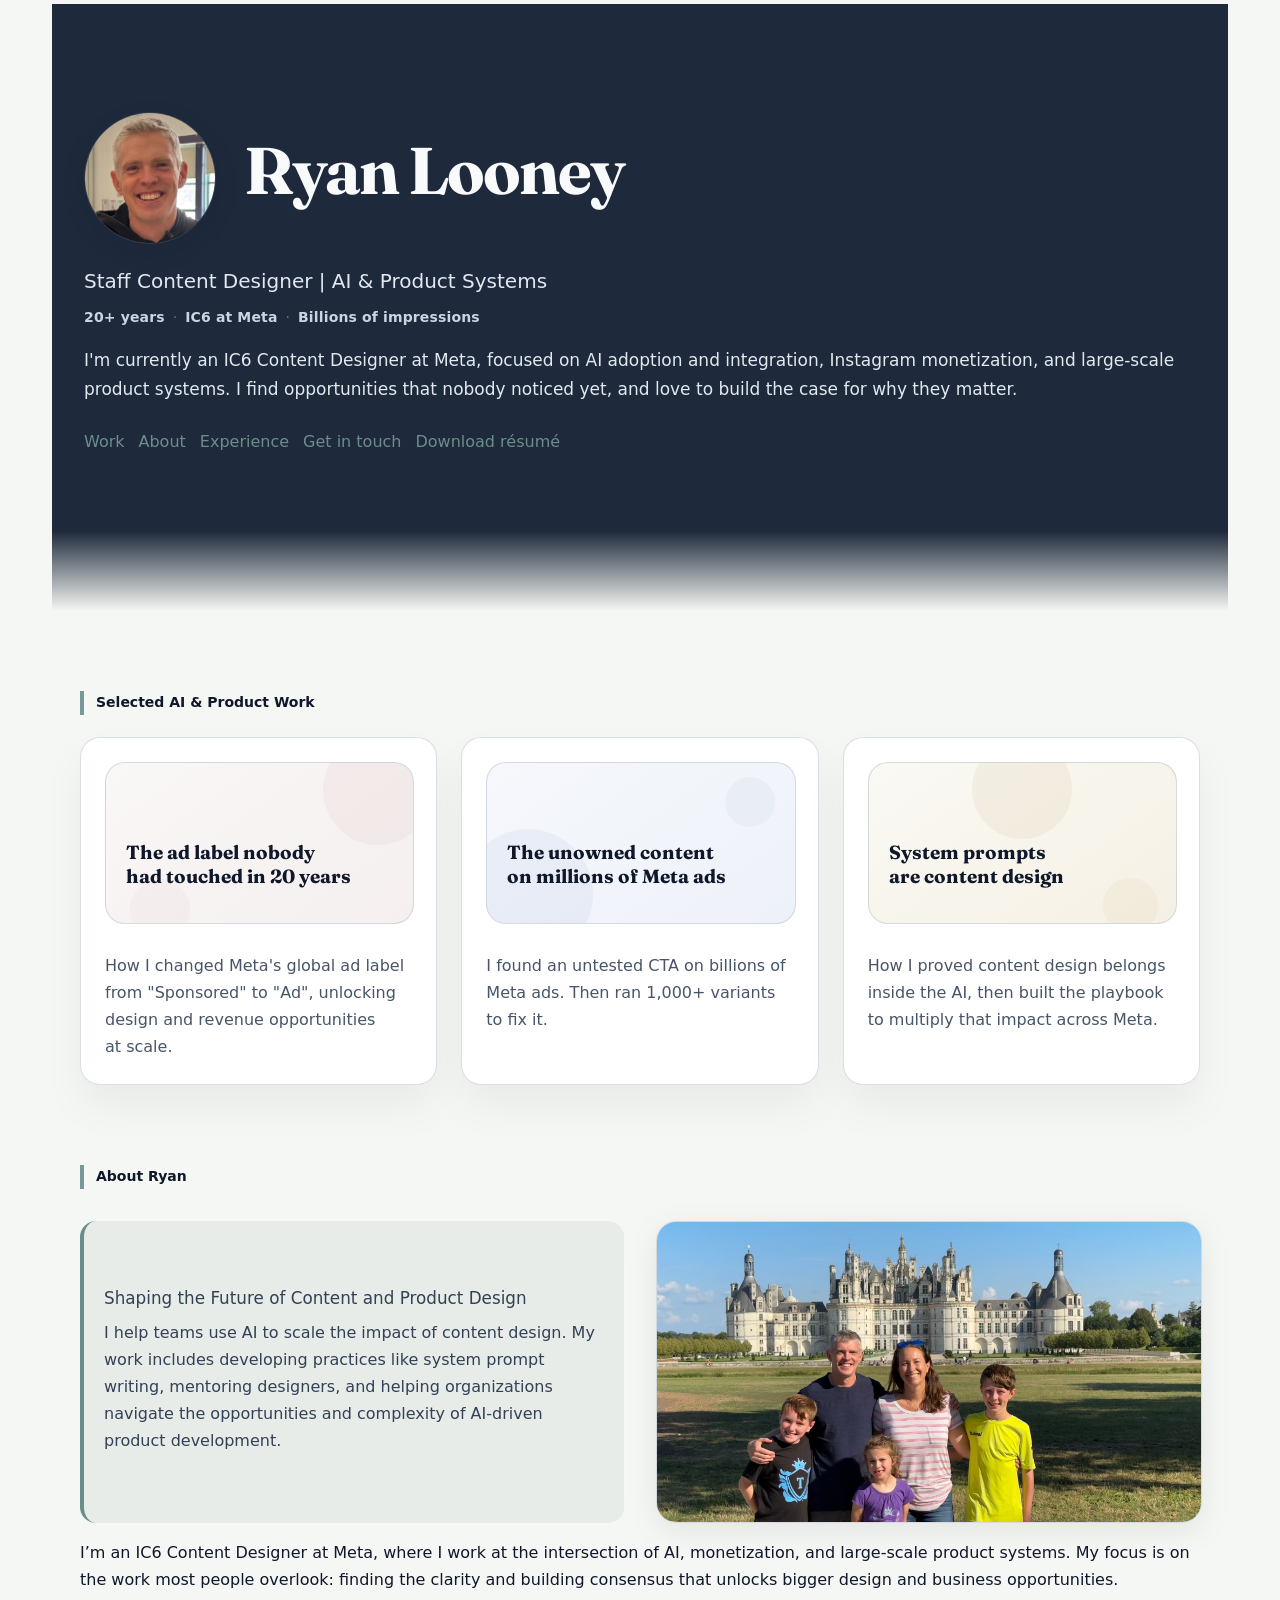
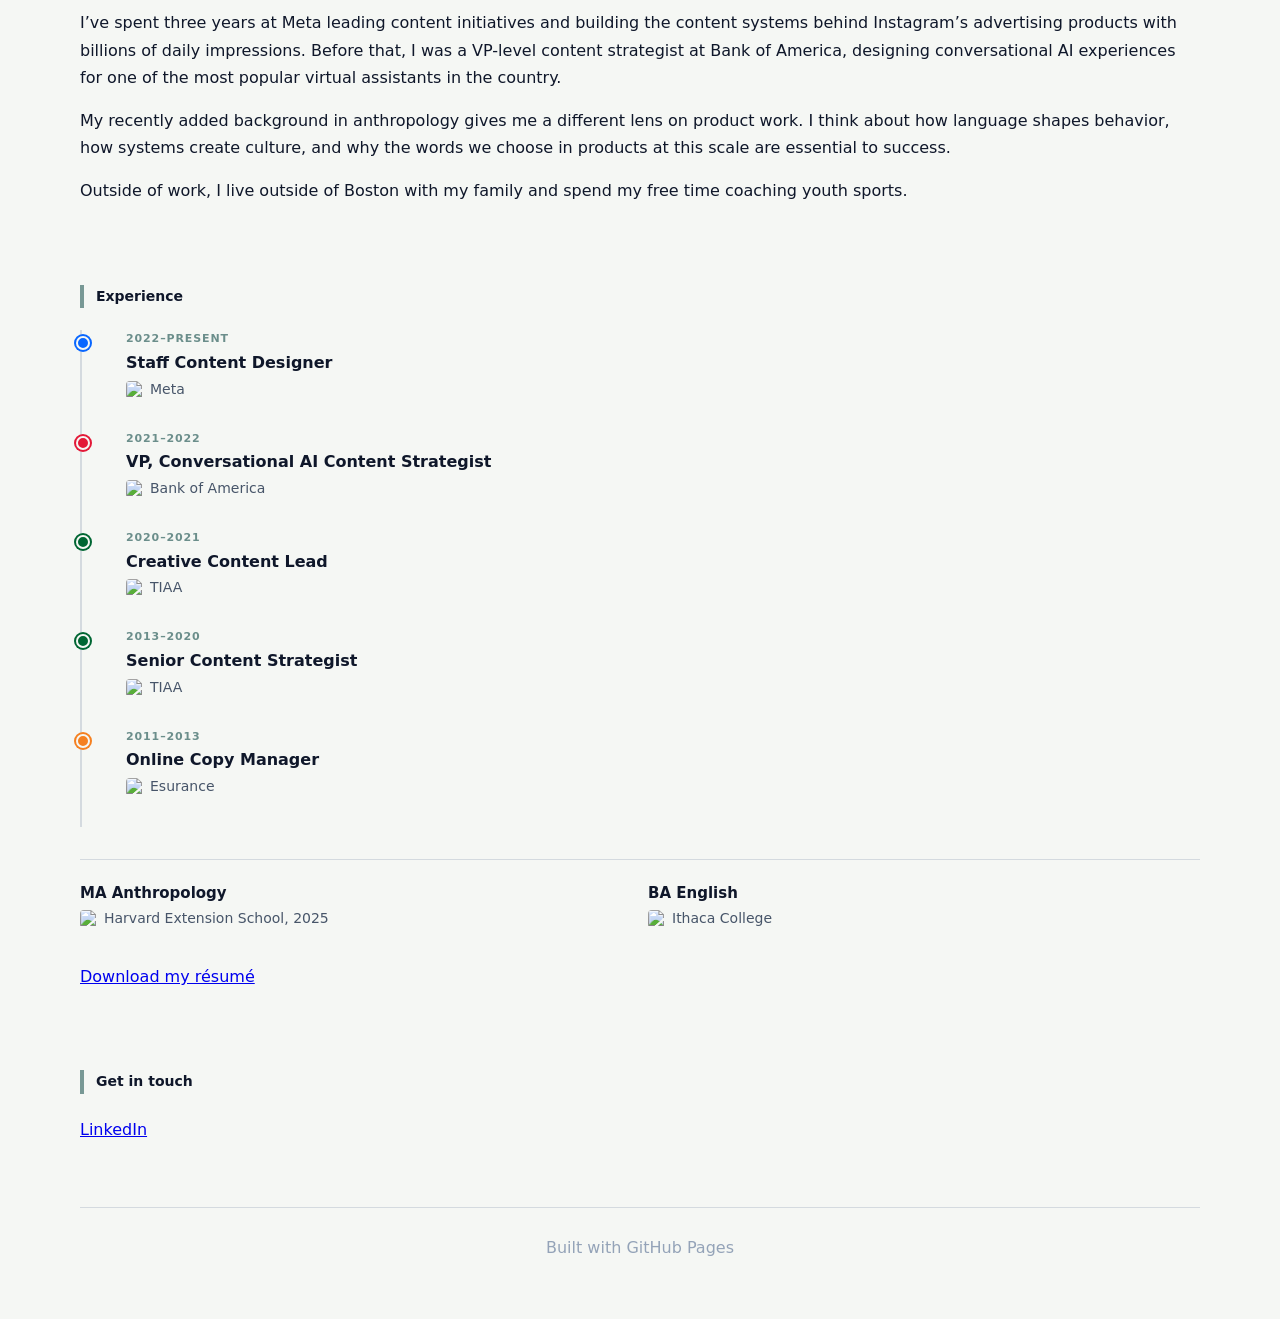
==== index.html @ ac59fd1e "Major portfolio refresh: visual overhaul, narrative rewrites, AI case study redesign" ====
<!doctype html>
<html lang="en">
<head>
  <meta charset="utf-8">
  <meta name="viewport" content="width=device-width, initial-scale=1">
  <title>Ryan Looney | Staff Content Designer</title>
  <link rel="stylesheet" href="style.css">
  <link rel="preconnect" href="https://fonts.googleapis.com">
  <link href="https://fonts.googleapis.com/css2?family=Fredoka+One&family=Fraunces:wght@700;900&display=swap" rel="stylesheet">
</head>
<body>
  <div class="container">

    <header>
      <div class="hero">
        <div class="hero-header">
          <img
            class="hero-photo"
            src="IMG_0005.jpg"
            alt="Ryan Looney"
          />
          <h1>Ryan Looney</h1>
        </div>

        <p class="hero-title">Staff Content Designer | AI &amp; Product Systems</p>

        <div class="hero-stats">
          <span>20+ years</span>
          <span class="stat-dot">·</span>
          <span>IC6 at Meta</span>
          <span class="stat-dot">·</span>
          <span>Billions of impressions</span>
        </div>

        <p class="hero-bio">
          I'm currently an IC6 Content Designer at Meta, focused on AI adoption and integration, Instagram monetization, and large-scale product systems. I find opportunities that nobody noticed yet, and love to build the case for why they matter.
        </p>

        <nav aria-label="Primary">
          <a href="#work">Work</a>
          <a href="#about">About</a>
          <a href="#experience">Experience</a>
          <a href="#contact">Get in touch</a>
          <a href="Ryan%20Looney_Resume%202026.pdf" download>Download r&eacute;sum&eacute;</a>
        </nav>
      </div>
    </header>

<section class="section" id="work">
  <div class="section-title">Selected AI &amp; Product Work</div>

  <div class="card-grid">
    <a class="card" href="case-study-ad-label.html">
      <div class="project-visual pv--red">
        <h3 class="card-visual-title">The ad label nobody had touched in 20 years</h3>
      </div>
      <p>
        How I changed Meta's global ad label from "Sponsored" to "Ad", unlocking design and revenue opportunities at scale.
      </p>
    </a>

    <a class="card" href="case-study-default-cta.html">
      <div class="project-visual pv--blue">
        <h3 class="card-visual-title">The unowned content on millions of Meta ads</h3>
      </div>
      <p>
        I found an untested CTA on billions of Meta ads. Then ran 1,000+ variants to fix it.
      </p>
    </a>

    <a class="card" href="case-study-ai-content.html">
      <div class="project-visual pv--yellow">
        <h3 class="card-visual-title">System prompts are content design</h3>
      </div>
      <p>
        How I proved content design belongs inside the AI, then built the playbook to multiply that impact across Meta.
      </p>
    </a>
  </div>
</section>

    <section class="section" id="about">
      <div class="section-title">About Ryan</div>

      <div class="about-bottom">
        <div class="expertise-callout">
          <h3>Shaping the Future of Content and Product Design</h3>
          <p>
            I help teams use AI to scale the impact of content design. My work includes developing practices like system prompt writing, mentoring designers, and helping organizations navigate the opportunities and complexity of AI-driven product development.
          </p>
        </div>
        <img src="family-photo.jpg" alt="Ryan and his family at Château de Chambord, France" class="about-photo">
      </div>

      <p>
        I’m an IC6 Content Designer at Meta, where I work at the intersection of AI, monetization, and large-scale product systems. My focus is on the work most people overlook: finding the clarity and building consensus that unlocks bigger design and business opportunities.
      </p>

      <p>
        I’ve spent three years at Meta leading content initiatives and building the content systems behind Instagram’s advertising products with billions of daily impressions. Before that, I was a VP-level content strategist at Bank of America, designing conversational AI experiences for one of the most popular virtual assistants in the country.
      </p>

      <p>
        My recently added background in anthropology gives me a different lens on product work. I think about how language shapes behavior, how systems create culture, and why the words we choose in products at this scale are essential to success.
      </p>

      <p>
        Outside of work, I live outside of Boston with my family and spend my free time coaching youth sports.
      </p>
    </section>

    <section class="section" id="experience">
      <div class="section-title">Experience</div>

      <div class="timeline">
        <div class="timeline-item timeline-item--meta">
          <div class="timeline-date">2022–Present</div>
          <div class="timeline-role">Staff Content Designer</div>
          <div class="timeline-company"><img src="https://logo.clearbit.com/meta.com" class="timeline-logo" alt="Meta">Meta</div>
        </div>
        <div class="timeline-item timeline-item--boa">
          <div class="timeline-date">2021–2022</div>
          <div class="timeline-role">VP, Conversational AI Content Strategist</div>
          <div class="timeline-company"><img src="https://logo.clearbit.com/bankofamerica.com" class="timeline-logo" alt="Bank of America">Bank of America</div>
        </div>
        <div class="timeline-item timeline-item--tiaa">
          <div class="timeline-date">2020–2021</div>
          <div class="timeline-role">Creative Content Lead</div>
          <div class="timeline-company"><img src="https://logo.clearbit.com/tiaa.org" class="timeline-logo" alt="TIAA">TIAA</div>
        </div>
        <div class="timeline-item timeline-item--tiaa">
          <div class="timeline-date">2013–2020</div>
          <div class="timeline-role">Senior Content Strategist</div>
          <div class="timeline-company"><img src="https://logo.clearbit.com/tiaa.org" class="timeline-logo" alt="TIAA">TIAA</div>
        </div>
        <div class="timeline-item timeline-item--esurance">
          <div class="timeline-date">2011–2013</div>
          <div class="timeline-role">Online Copy Manager</div>
          <div class="timeline-company"><img src="https://logo.clearbit.com/esurance.com" class="timeline-logo" alt="Esurance">Esurance</div>
        </div>
      </div>

      <div class="timeline-education">
        <div class="timeline-edu-item">
          <div class="timeline-role">MA Anthropology</div>
          <div class="timeline-company"><img src="https://logo.clearbit.com/harvard.edu" class="timeline-logo" alt="Harvard">Harvard Extension School, 2025</div>
        </div>
        <div class="timeline-edu-item">
          <div class="timeline-role">BA English</div>
          <div class="timeline-company"><img src="https://logo.clearbit.com/ithaca.edu" class="timeline-logo" alt="Ithaca College">Ithaca College</div>
        </div>
      </div>

      <p style="margin-top:32px;"><a href="Ryan%20Looney_Resume%202026.pdf" download>Download my r&eacute;sum&eacute;</a></p>
    </section>

    <section class="section" id="contact">
      <div class="section-title">Get in touch</div>
      <p><a href="https://www.linkedin.com/in/ryanjlooney/">LinkedIn</a></p>
      <div class="footer">Built with GitHub Pages</div>
    </section>

  </div>
</body>
</html>
---- style.css ----
:root{
  --bg:#f5f7f4;
  --text:#0f172a;
  --muted:#334155;
  --muted2:#475569;
  --line:rgba(148,163,184,.35);
  --accent:#6b8e8b;
}

body{
  margin:0;
  background:var(--bg);
  color:var(--text);
  font-family:system-ui,-apple-system,BlinkMacSystemFont,'Segoe UI',Roboto,sans-serif;
  line-height:1.7;
}

.container{max-width:1120px;padding:32px;margin:0 auto;}

header{
  background:#1e293b;
  margin:-28px -28px 0;
  padding:48px 32px 96px;
  position:relative;
  border-bottom:none;
}
header::after{
  content:'';
  position:absolute;
  bottom:0;
  left:0;
  right:0;
  height:80px;
  background:linear-gradient(to bottom,transparent,#f5f7f4);
  pointer-events:none;
}
header h1{color:#f8fafc;}
header h3{color:#94a3b8;}
header a{color:#94a3b8;}
header a:hover{color:#f8fafc;}
header .hero-title{color:#e2e8f0;}
header .hero-bio{color:#e2e8f0;}
header .hero-stats{color:#cbd5e1;}
header .stat-dot{color:#64748b;}
nav{display:flex;flex-wrap:wrap;gap:14px;margin-top:12px;}
nav a{color:var(--accent);text-decoration:none;border-bottom:none;}
nav a:hover{text-decoration:underline;}

.hero{padding:60px 0;}

.hero-header{
  display:flex;
  align-items:center;
  gap:1.75rem;
  margin-bottom:1.25rem;
}

.hero-photo{
  width:130px;
  height:130px;
  flex-shrink:0;
  border-radius:50%;
  border:1px solid rgba(125,133,139,.25);
  object-fit:cover;
  box-shadow:0 8px 24px rgba(15,23,42,.10);
}

.hero-title{
  font-size:20px;
  font-weight:500;
  color:var(--muted);
  margin:0 0 8px;
}

.hero-stats{
  display:flex;
  align-items:center;
  gap:8px;
  font-size:14px;
  font-weight:600;
  color:var(--muted);
  letter-spacing:.01em;
  margin:0 0 16px;
}

.hero-bio{
  font-size:17px;
  color:var(--muted);
  margin:0 0 24px;
}

@media(max-width:520px){
  .hero-header{flex-direction:column;align-items:center;text-align:center;}
  .hero-stats{justify-content:center;}
  nav{justify-content:center;}
}

h1{font-size:66px;font-family:'Fraunces',serif;letter-spacing:-.03em;line-height:1.05;margin:0 0 14px;text-wrap:balance;}
h2{font-family:'Fraunces',serif;}
h3{margin:12px 0 24px;font-weight:500;color:var(--muted);}
.lede{font-size:16px;color:var(--muted);max-width:72ch;margin:0;}

.stat-row{
  display:flex;
  align-items:center;
  gap:8px;
  margin:8px 0 16px;
  font-size:14px;
  font-weight:600;
  color:var(--muted);
  letter-spacing:.01em;
}
.stat-dot{
  color:var(--muted2);
  font-weight:400;
}

.section{margin-top:80px;}
.section-title{
  font-weight:700;
  font-size:14px;
  color:var(--text);
  border-left:4px solid rgba(107,142,139,.9);
  padding-left:12px;
  margin:0 0 22px;
}

img{
  max-width:100%;
  height:auto;
}

.card-grid{
  display:grid;
  grid-template-columns:repeat(3, minmax(0,1fr));
  gap:24px;
  align-items:stretch;
}

.card{
  display:flex;
  flex-direction:column;
  min-width:0;
  padding:24px;
  border:1px solid var(--line);
  border-radius:20px;
  background:#fff;
  text-decoration:none;
  color:inherit;
  overflow:hidden;
  box-shadow:0 22px 44px rgba(15,23,42,.05);
  transition:transform .18s ease, box-shadow .18s ease, border-color .18s ease;
}

.card:hover{
  transform:translateY(-2px);
  box-shadow:0 12px 30px rgba(15,23,42,.08);
}

.card h3{
  margin:0 0 14px;
  text-wrap:balance;
}

.card p{margin:12px 0 0;color:var(--muted2);text-wrap:pretty;}

.project-visual{
  width:100%;
  height:160px;
  margin:0 0 16px;
  border-radius:20px;
  border:1px solid var(--line);
  background:#f8fafc;
  display:flex;
  align-items:center;
  justify-content:center;
  position:relative;
  overflow:hidden;
}
.card-visual-title{
  font-family:'Fraunces',serif;
  font-size:19px;
  font-weight:700;
  color:var(--text);
  line-height:1.25;
  margin:0;
  padding:20px;
  text-wrap:balance;
  position:relative;
  z-index:1;
  align-self:flex-end;
}

.project-visual::before,
.project-visual::after{
  content:'';
  position:absolute;
  border-radius:50%;
  pointer-events:none;
}

/* Card 1 — Red */
.pv--red{ background:linear-gradient(145deg,#faf7f7,#f5efef); }
.pv--red::before{ width:110px;height:110px;background:#c0a0a0;opacity:.10;top:-28px;right:-20px; }
.pv--red::after{  width:60px; height:60px; background:#c0a0a0;opacity:.07;bottom:-16px;left:24px; }
.pv--red .card-num{ color:#a06060; }

/* Card 2 — Blue */
.pv--blue{ background:linear-gradient(145deg,#f6f8fc,#edf1f8); }
.pv--blue::before{ width:130px;height:130px;background:#8aa0c8;opacity:.10;bottom:-36px;left:-24px; }
.pv--blue::after{  width:50px; height:50px; background:#8aa0c8;opacity:.08;top:14px;right:20px; }
.pv--blue .card-num{ color:#5a7aaa; }

/* Card 3 — Yellow */
.pv--yellow{ background:linear-gradient(145deg,#faf9f4,#f5f0e4); }
.pv--yellow::before{ width:100px;height:100px;background:#b8a060;opacity:.10;top:-24px;left:50%;transform:translateX(-50%); }
.pv--yellow::after{  width:55px; height:55px; background:#b8a060;opacity:.08;bottom:-10px;right:18px; }
.pv--yellow .card-num{ color:#9a7e3a; }

.card-num{
  font-family:'Fredoka One', cursive;
  font-size:80px;
  line-height:1;
  position:relative;
  z-index:1;
  user-select:none;
}

.project-visual-image{
  padding:0;
}

.card-image{
  width:100%;
  height:100%;
  display:block;
  object-fit:contain;
}

.expertise-list{
  list-style:none;
  padding:0;
  margin:1.25rem 0 0;
  display:grid;
  gap:.75rem;
}

.expertise-list li{
  padding:.85rem 1rem;
  border:1px solid var(--line);
  border-radius:14px;
  background:rgba(255,255,255,.55);
  font-weight:500;
  color:var(--text);
}

.expertise-callout{
  margin-top:1.5rem;
  padding:1.25rem 1.25rem 1.35rem;
  border-left:4px solid var(--accent);
  border-radius:16px;
  background:rgba(107,142,139,.10);
}

.expertise-callout h3{
  margin:0 0 .55rem;
  font-size:1.05rem;
  line-height:1.3;
}

.expertise-callout p{
  margin:0;
  color:var(--muted);
}

.case-meta{margin-top:18px;padding-top:18px;border-top:1px solid var(--line);display:flex;flex-wrap:wrap;gap:18px;color:var(--muted2);}
.screenshot-placeholder{margin-top:12px;border:1px dashed rgba(148,163,184,.9);border-radius:16px;padding:36px;text-align:center;color:#64748b;background:linear-gradient(to bottom,#f8fafc,#f1f5f9);}

/* ── Timeline ── */
.timeline{
  position:relative;
  padding-left:24px;
  border-left:2px solid var(--line);
  margin-top:16px;
}
.timeline-item{
  position:relative;
  padding:0 0 28px 20px;
}
.timeline-item::before{
  content:'';
  position:absolute;
  left:-30px;
  top:6px;
  width:10px;
  height:10px;
  border-radius:50%;
  background:var(--accent);
  border:2px solid var(--bg);
  box-shadow:0 0 0 2px var(--accent);
}
.timeline-date{
  font-size:11px;
  font-weight:700;
  color:var(--accent);
  letter-spacing:.08em;
  text-transform:uppercase;
  margin-bottom:4px;
}
.timeline-role{
  font-size:16px;
  font-weight:700;
  color:var(--text);
  line-height:1.3;
}
.timeline-company{
  font-size:14px;
  color:var(--muted2);
  margin-top:4px;
  display:flex;
  align-items:center;
  gap:6px;
}
.timeline-logo{
  height:18px;
  width:18px;
  object-fit:contain;
  border-radius:4px;
  flex-shrink:0;
}
.timeline-education{
  margin-top:32px;
  padding-top:24px;
  border-top:1px solid var(--line);
  display:grid;
  grid-template-columns:1fr 1fr;
  gap:16px;
}
.timeline-edu-item .timeline-role{
  font-size:15px;
}
.timeline-item--meta::before  { background:#0866FF; box-shadow:0 0 0 2px #0866FF; }
.timeline-item--boa::before   { background:#E31837; box-shadow:0 0 0 2px #E31837; }
.timeline-item--tiaa::before  { background:#006633; box-shadow:0 0 0 2px #006633; }
.timeline-item--esurance::before { background:#F58020; box-shadow:0 0 0 2px #F58020; }

.about-bottom{
  display:grid;
  grid-template-columns:1fr 1fr;
  gap:32px;
  align-items:stretch;
  margin-top:32px;
}
.about-bottom .expertise-callout{
  margin-top:0;
  display:flex;
  flex-direction:column;
  justify-content:center;
  box-sizing:border-box;
}
.about-photo{
  display:block;
  width:100%;
  height:300px;
  object-fit:cover;
  object-position:center 65%;
  border-radius:20px;
  border:1px solid var(--line);
  box-shadow:0 8px 32px rgba(15,23,42,.08);
}
@media(max-width:700px){
  .about-bottom{ grid-template-columns:1fr; }
}

.footer{margin-top:64px;padding:26px;border-top:1px solid var(--line);color:#94a3b8;text-align:center;}

@media(max-width:900px){
  .card-grid{
    grid-template-columns:1fr;
  }
}

/* ── Playbook hero ── */
.playbook-hero{
  position:relative;
  background:#f8fafc;
  border-radius:0;
  border:none;
  border-bottom:1px solid rgba(0,0,0,.06);
  box-shadow:0 4px 16px rgba(15,23,42,.06);
  overflow:hidden;
  margin:0 -32px 40px;
  max-height:300px;
}
.playbook-meta-bar{
  height:4px;
  background:linear-gradient(90deg,#94a3b8,#cbd5e1);
}
.playbook-content{
  padding:32px 40px 64px;
}
.playbook-tag{
  font-size:11px;
  font-weight:700;
  color:#94a3b8;
  letter-spacing:.08em;
  text-transform:uppercase;
  margin-bottom:8px;
  display:flex;
  align-items:center;
  gap:10px;
}
.playbook-tag::after{
  content:'Internal · Not for public distribution';
  font-size:10px;
  font-weight:500;
  color:#cbd5e1;
  letter-spacing:.04em;
  text-transform:none;
}
.playbook-title{
  font-size:26px;
  font-weight:800;
  color:#94a3b8;
  line-height:1.2;
  letter-spacing:-.02em;
  margin:0 0 28px;
  white-space:nowrap;
}
.playbook-lines{
  display:flex;
  flex-direction:column;
  gap:12px;
}
.playbook-body{
  font-size:15px;
  color:#cbd5e1;
  line-height:1.65;
  margin:0;
}
.playbook-body--faded{
  opacity:.35;
}
.playbook-fade{
  position:absolute;
  bottom:0;
  left:0;
  right:0;
  height:140px;
  background:linear-gradient(to bottom,transparent,#f8fafc);
  pointer-events:none;
}

/* ── AI workflow flow diagram ── */
.ai-flow{
  display:flex;
  align-items:stretch;
  gap:8px;
  flex-wrap:wrap;
}
.ai-flow-step{
  flex:1;
  min-width:160px;
  background:#fff;
  border:1px solid var(--line);
  border-radius:18px;
  padding:24px 20px;
  display:flex;
  flex-direction:column;
  gap:6px;
  transition:transform .2s ease-out, box-shadow .2s ease-out;
}
.ai-flow-step:hover{
  transform:translateY(-2px);
  box-shadow:0 12px 30px rgba(15,23,42,.08);
}
.ai-flow-num{
  font-size:11px;
  font-weight:700;
  color:var(--accent);
  letter-spacing:.08em;
  text-transform:uppercase;
}
.ai-flow-label{
  font-size:15px;
  font-weight:700;
  color:var(--text);
  line-height:1.3;
}
.ai-flow-stat{
  font-size:12px;
  color:var(--accent);
  font-weight:600;
  line-height:1.4;
}
.ai-flow-desc{
  font-size:16px;
  color:var(--muted2);
  margin:8px 0 0;
  line-height:1.7;
}
.ai-flow-arrow{
  font-size:22px;
  color:var(--muted2);
  padding-top:46px;
  flex-shrink:0;
  align-self:flex-start;
}
@media(max-width:700px){
  .ai-flow{ flex-direction:column; }
  .ai-flow-arrow{ transform:rotate(90deg); align-self:center; padding-top:0; }
}

/* ── Pull quote ── */
.pullquote{
  margin:0;
  padding:28px 32px;
  background:rgba(107,142,139,.08);
  border-left:4px solid var(--accent);
  border-radius:16px;
}
.pullquote blockquote{
  margin:0 0 14px;
  font-size:1.15rem;
  font-style:italic;
  line-height:1.6;
  color:var(--text);
}
.pullquote cite{
  font-size:13px;
  font-weight:600;
  color:var(--muted2);
  font-style:normal;
  letter-spacing:.02em;
}

/* ── Before / After table ── */
.ba-table{
  display:flex;
  justify-content:center;
}
.ba-table table{
  border-collapse:separate;
  border-spacing:16px 0;
}
.ba-table th{
  font-size:12px;
  font-weight:600;
  letter-spacing:.06em;
  text-transform:uppercase;
  color:var(--muted2);
  text-align:center;
  padding-bottom:10px;
}
.ba-table td{
  vertical-align:top;
}
.ba-table td img{
  width:220px;
  display:block;
  border-radius:14px;
  border:1px solid var(--line);
  box-shadow:0 8px 24px rgba(15,23,42,.07);
}
@media(max-width:600px){
  .ba-table table{ border-spacing:0; }
  .ba-table tr{ display:flex; flex-direction:column; gap:24px; }
  .ba-table td img{ width:100%; }
}
.ba-divider-cell{
  padding:0 8px;
  vertical-align:middle;
}
.ba-divider-head{
  padding:0;
}
.ba-divider{
  font-size:20px;
  color:var(--accent);
  font-weight:600;
  white-space:nowrap;
}

/* ── Checklist ── */
.checklist{
  list-style:none;
  padding:0;
  margin:0;
  display:grid;
  gap:0;
}
.checklist li{
  padding:1.25rem 0 1.25rem 1.5rem;
  border:none;
  border-bottom:1px solid var(--line);
  background:transparent;
  font-size:17px;
  font-weight:500;
  color:var(--text);
  position:relative;
  line-height:1.5;
}
.checklist li:first-child{
  border-top:1px solid var(--line);
}
.checklist li::before{
  content:"";
  position:absolute;
  left:0;
  top:0;
  bottom:0;
  width:3px;
  background:var(--accent);
  border-radius:2px;
  opacity:0;
  transition:opacity .2s ease-out;
}
.checklist li:hover::before{
  opacity:1;
}

/* ── Instagram label mock ── */
.ig-label-mock{
  background:linear-gradient(135deg,#f3f7fb 0%,#f8f4ef 100%);
}
.label-transition{
  display:flex;
  align-items:center;
  gap:16px;
}
.label-before{
  font-size:22px;
  font-weight:500;
  color:#94a3b8;
  letter-spacing:-.02em;
  text-decoration:line-through;
  text-decoration-color:#cbd5e1;
}
.label-arrow{
  font-size:18px;
  color:var(--muted2);
}
.label-after{
  font-size:22px;
  font-weight:700;
  color:var(--text);
  letter-spacing:-.02em;
}

/* ── CTA preview visual ── */
.cta-preview{
  background:linear-gradient(135deg,#f0f4f8 0%,#e8edf5 100%);
}
.cta-demo{
  display:flex;
  align-items:center;
  justify-content:center;
  gap:18px;
  height:100%;
}
.cta-state{
  display:flex;
  flex-direction:column;
  align-items:center;
  gap:8px;
}
.cta-badge{
  font-size:11px;
  font-weight:600;
  letter-spacing:.06em;
  text-transform:uppercase;
  color:var(--muted2);
}
.mock-cta{
  padding:8px 18px;
  border-radius:20px;
  font-size:13px;
  font-weight:600;
}
.mock-cta--old{
  background:#e2e8f0;
  color:#64748b;
  border:1px solid #cbd5e1;
}
.mock-cta--new{
  background:var(--accent);
  color:#fff;
  border:1px solid transparent;
}
.cta-arrow{
  font-size:20px;
  color:var(--muted2);
  margin-top:18px;
}

/* ── AI preview visual ── */
.ai-preview{
  background:linear-gradient(135deg,#f5f3ff 0%,#eef2ff 100%);
}
.ai-demo{
  display:flex;
  flex-direction:column;
  align-items:center;
  justify-content:center;
  gap:8px;
  height:100%;
  padding:0 12px;
  text-align:center;
}
.ai-chip{
  display:inline-block;
  padding:5px 14px;
  border-radius:20px;
  font-size:12px;
  font-weight:600;
  background:#ddd6fe;
  color:#5b21b6;
}
.ai-chip--out{
  background:#c7d2fe;
  color:#3730a3;
}
.ai-line{
  font-size:11px;
  color:var(--muted2);
  max-width:18ch;
}
.ai-arrow{
  font-size:16px;
  color:#a78bfa;
}
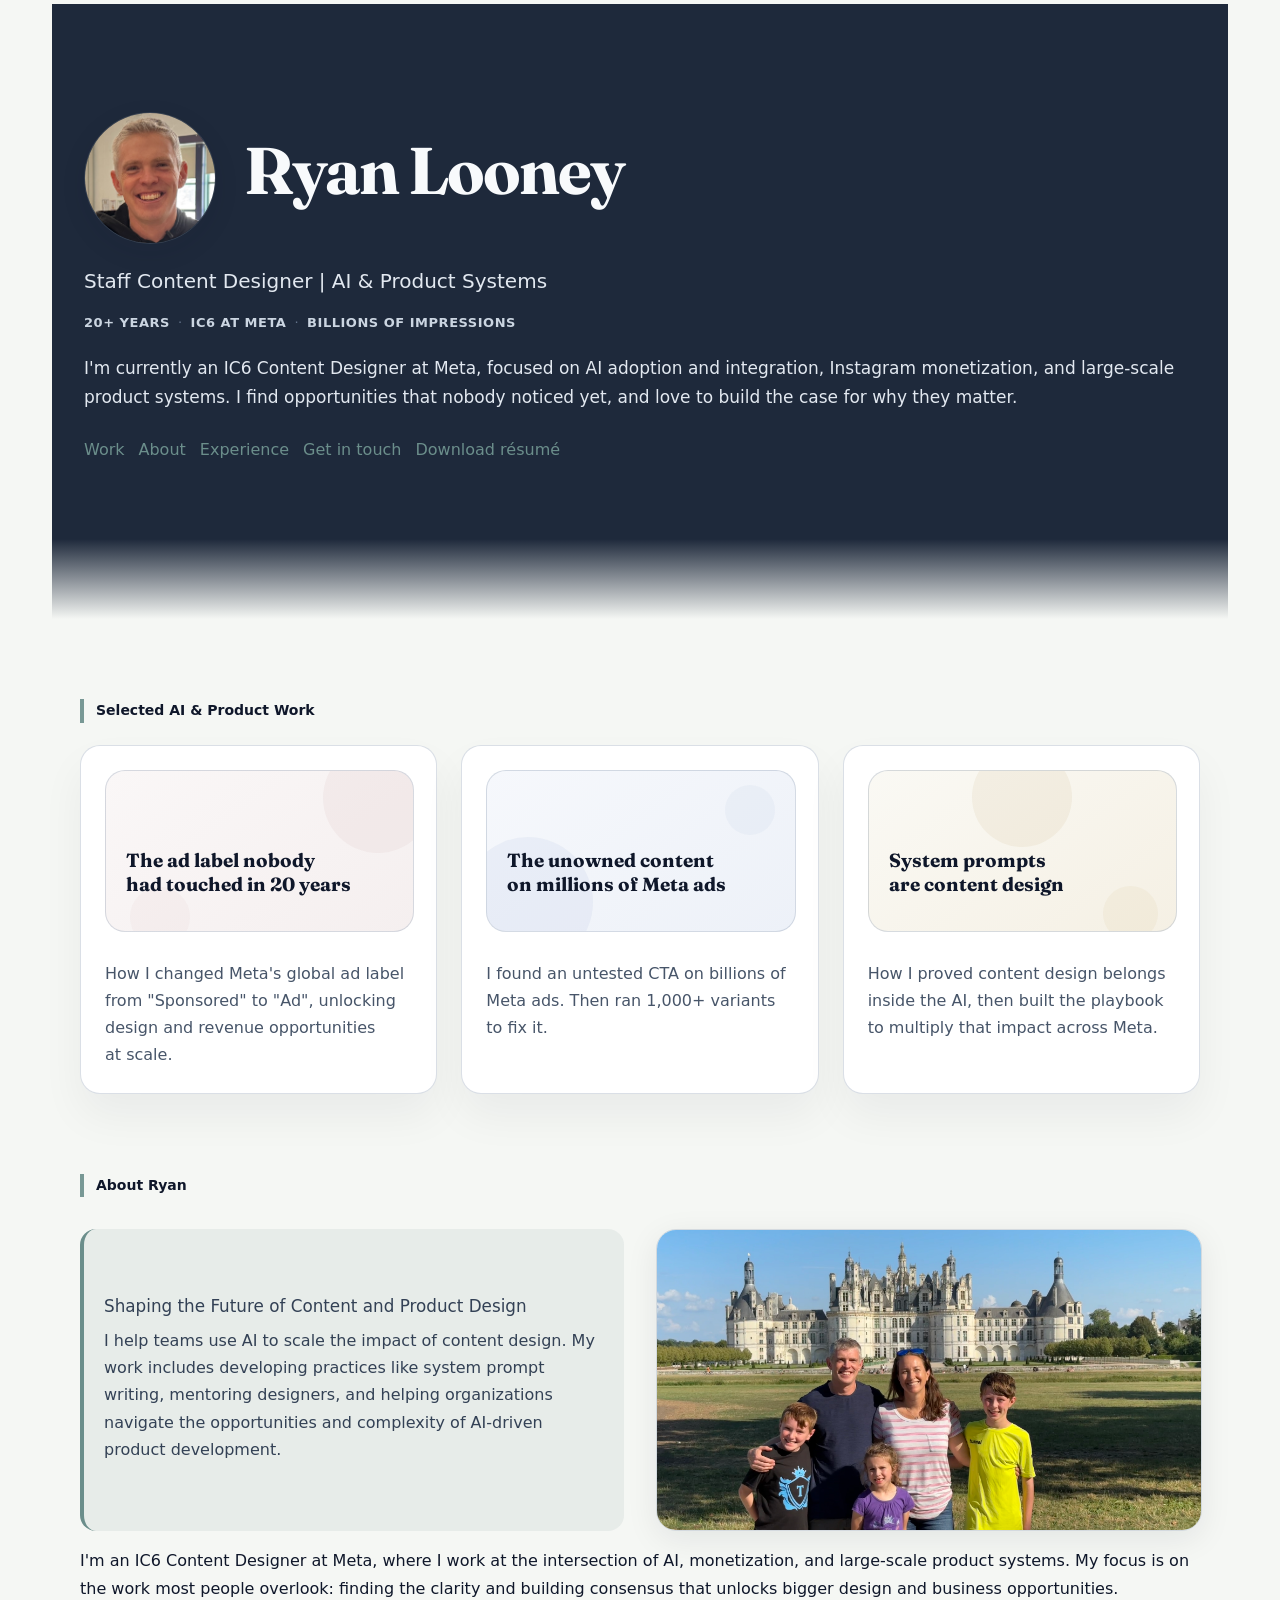
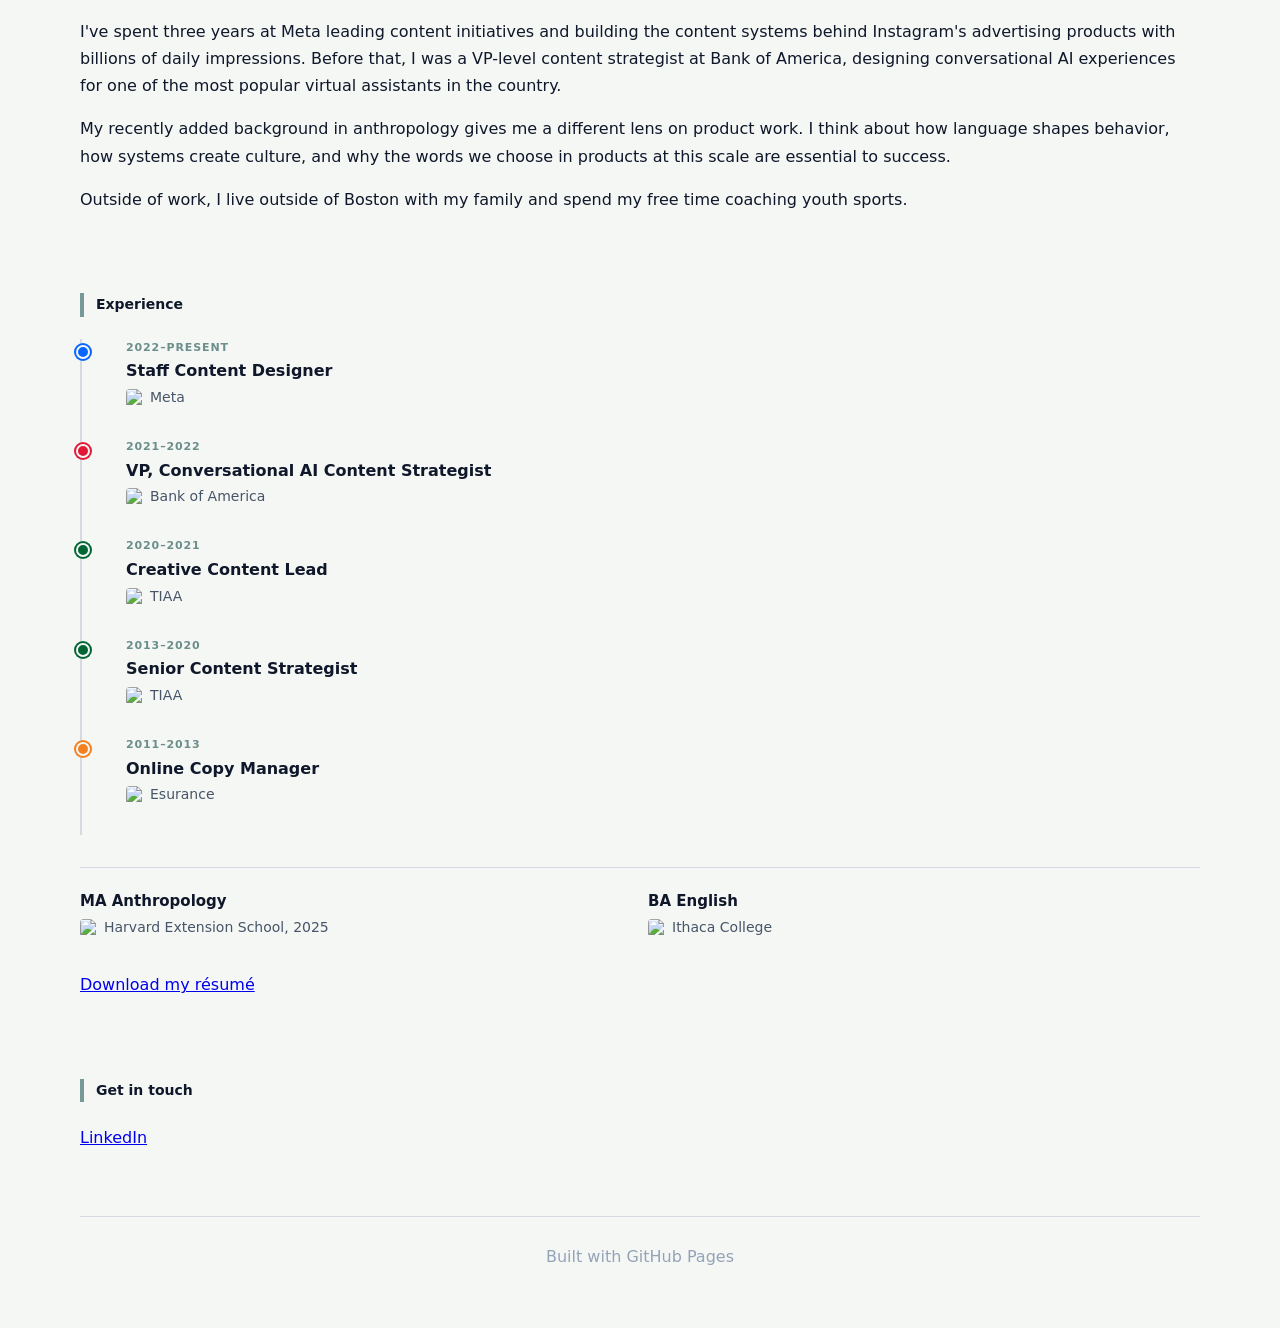
==== commit 4b99be38: "Merge branch 'main' of github.com:ryanlooney1/ryanlooney1.github.io" ====
--- a/index.html
+++ b/index.html
@@ -46,8 +46,8 @@
       </div>
     </header>
 
-<section class="section" id="work">
-  <div class="section-title">Selected AI &amp; Product Work</div>
+    <section class="section" id="work">
+      <div class="section-title">Selected AI &amp; Product Work</div>
 
   <div class="card-grid">
     <a class="card" href="case-study-ad-label.html">
@@ -93,11 +93,11 @@
       </div>
 
       <p>
-        I’m an IC6 Content Designer at Meta, where I work at the intersection of AI, monetization, and large-scale product systems. My focus is on the work most people overlook: finding the clarity and building consensus that unlocks bigger design and business opportunities.
+        I'm an IC6 Content Designer at Meta, where I work at the intersection of AI, monetization, and large-scale product systems. My focus is on the work most people overlook: finding the clarity and building consensus that unlocks bigger design and business opportunities.
       </p>
 
       <p>
-        I’ve spent three years at Meta leading content initiatives and building the content systems behind Instagram’s advertising products with billions of daily impressions. Before that, I was a VP-level content strategist at Bank of America, designing conversational AI experiences for one of the most popular virtual assistants in the country.
+        I've spent three years at Meta leading content initiatives and building the content systems behind Instagram's advertising products with billions of daily impressions. Before that, I was a VP-level content strategist at Bank of America, designing conversational AI experiences for one of the most popular virtual assistants in the country.
       </p>
 
       <p>
--- a/style.css
+++ b/style.css
@@ -69,18 +69,19 @@
   font-size:20px;
   font-weight:500;
   color:var(--muted);
-  margin:0 0 8px;
+  margin:6px 0 14px;
 }
 
 .hero-stats{
   display:flex;
   align-items:center;
   gap:8px;
-  font-size:14px;
-  font-weight:600;
-  color:var(--muted);
-  letter-spacing:.01em;
-  margin:0 0 16px;
+  font-size:13px;
+  font-weight:600;
+  color:var(--accent);
+  letter-spacing:.04em;
+  text-transform:uppercase;
+  margin:0 0 20px;
 }
 
 .hero-bio{
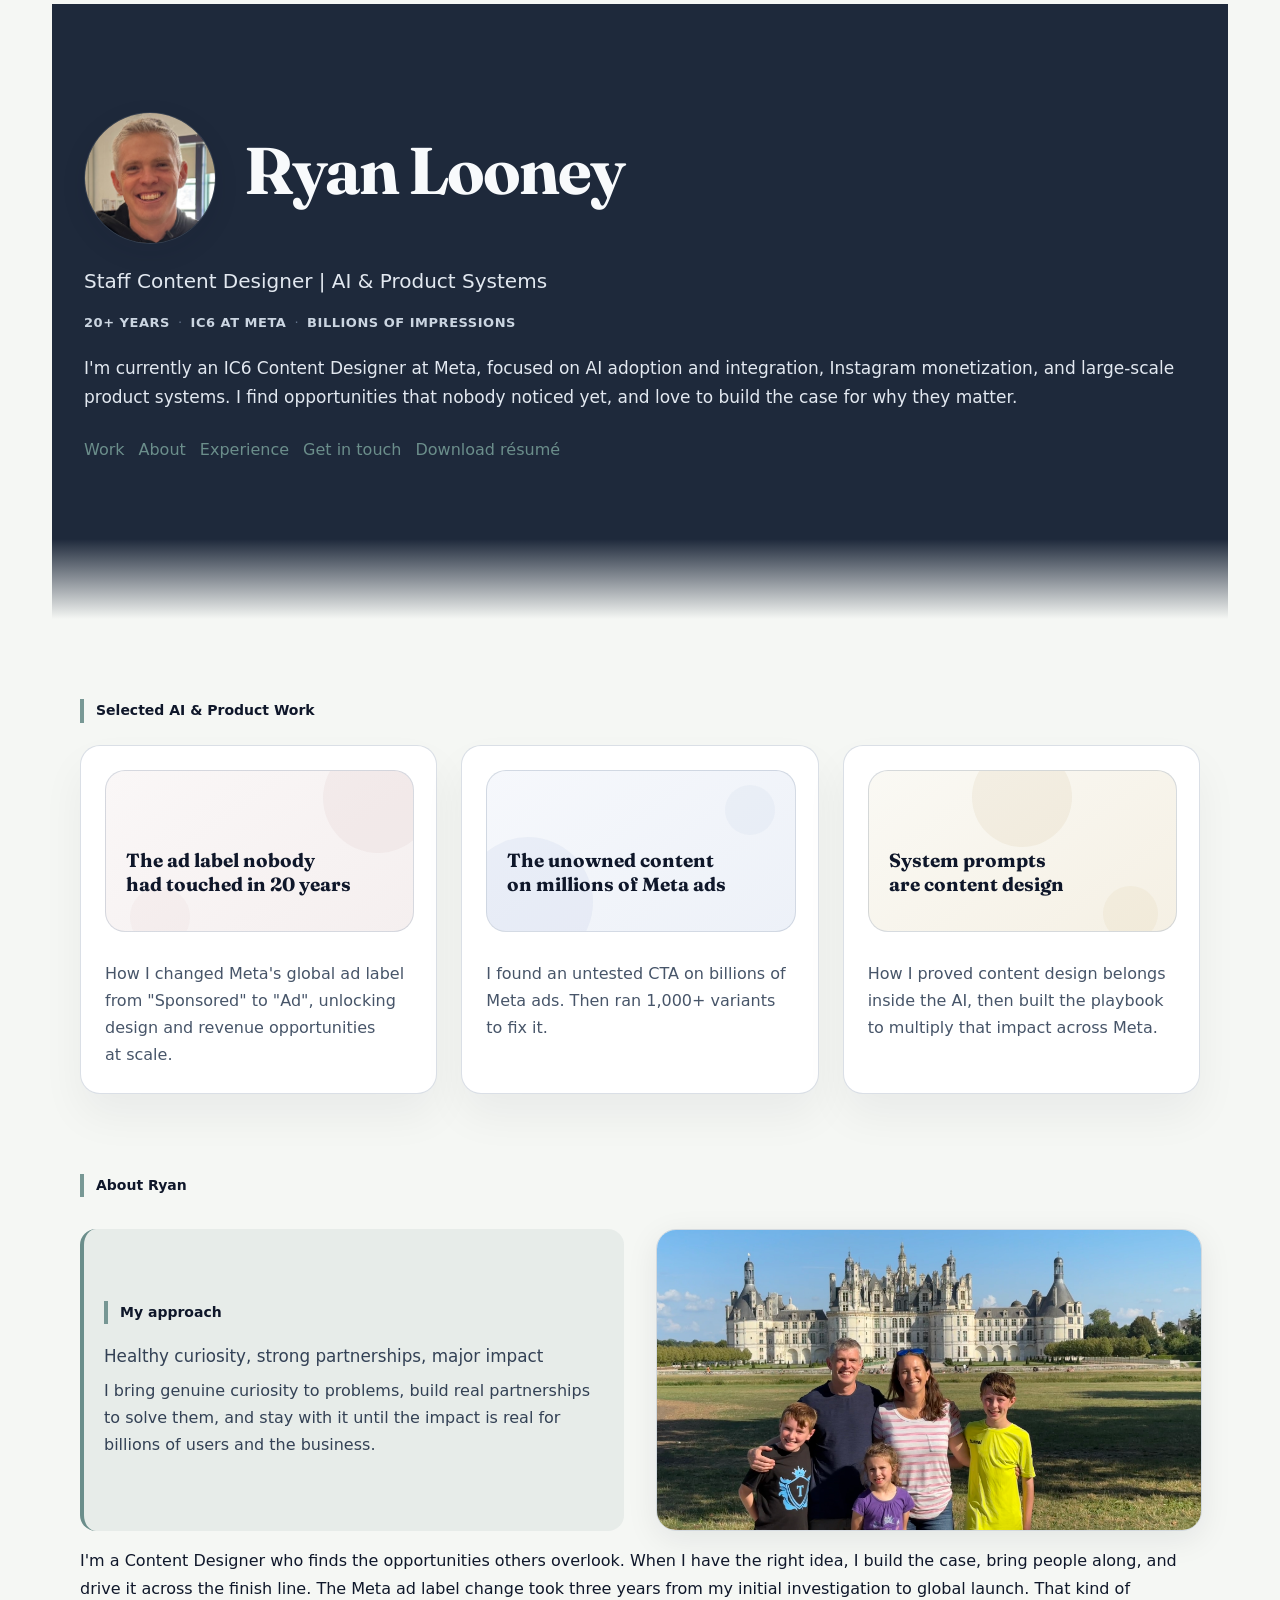
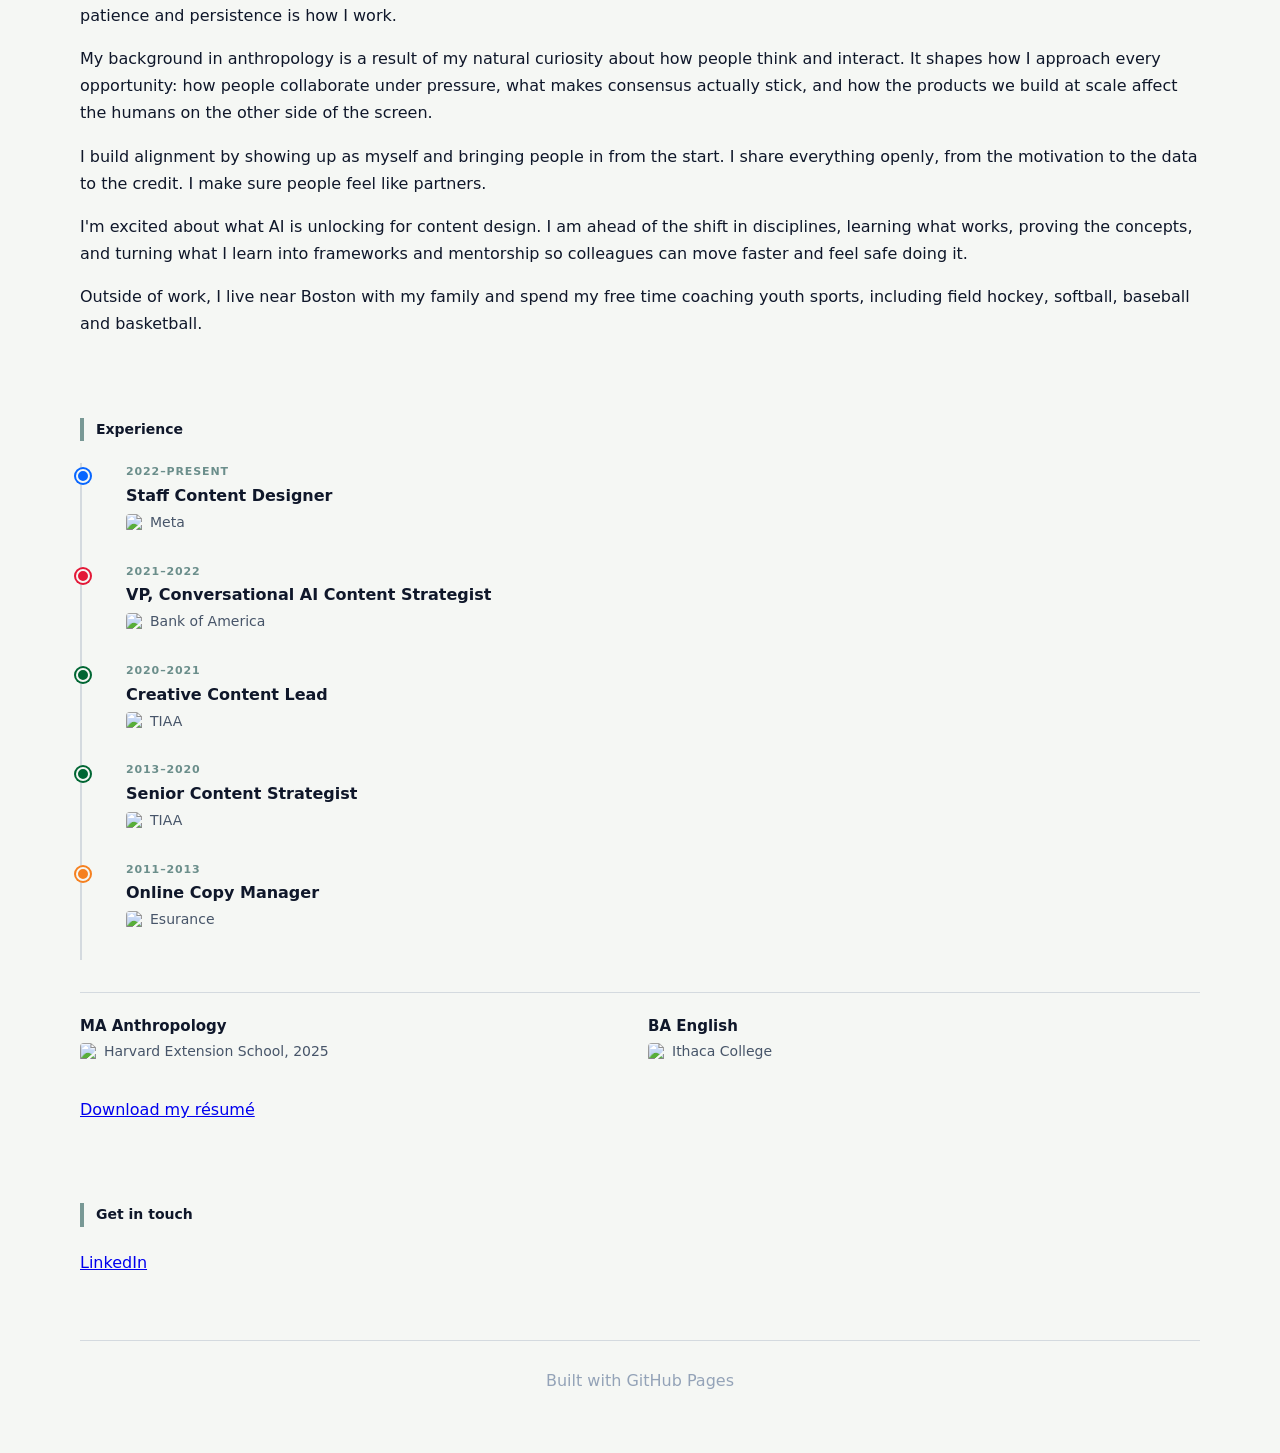
==== commit aa6294ed: "About section rewrite, visual improvements, typography and spacing updates" ====
--- a/index.html
+++ b/index.html
@@ -84,28 +84,33 @@
 
       <div class="about-bottom">
         <div class="expertise-callout">
-          <h3>Shaping the Future of Content and Product Design</h3>
+          <div class="section-title">My approach</div>
+          <h3>Healthy curiosity, strong partnerships, major impact</h3>
           <p>
-            I help teams use AI to scale the impact of content design. My work includes developing practices like system prompt writing, mentoring designers, and helping organizations navigate the opportunities and complexity of AI-driven product development.
+            I bring genuine curiosity to problems, build real partnerships to solve them, and stay with it until the impact is real for billions of users and the business.
           </p>
         </div>
         <img src="family-photo.jpg" alt="Ryan and his family at Château de Chambord, France" class="about-photo">
       </div>
 
       <p>
-        I'm an IC6 Content Designer at Meta, where I work at the intersection of AI, monetization, and large-scale product systems. My focus is on the work most people overlook: finding the clarity and building consensus that unlocks bigger design and business opportunities.
+        I'm a Content Designer who finds the opportunities others overlook. When I have the right idea, I build the case, bring people along, and drive it across the finish line. The Meta ad label change took three years from my initial investigation to global launch. That kind of patience and persistence is how I work.
       </p>
 
       <p>
-        I've spent three years at Meta leading content initiatives and building the content systems behind Instagram's advertising products with billions of daily impressions. Before that, I was a VP-level content strategist at Bank of America, designing conversational AI experiences for one of the most popular virtual assistants in the country.
+        My background in anthropology is a result of my natural curiosity about how people think and interact. It shapes how I approach every opportunity: how people collaborate under pressure, what makes consensus actually stick, and how the products we build at scale affect the humans on the other side of the screen.
       </p>
 
       <p>
-        My recently added background in anthropology gives me a different lens on product work. I think about how language shapes behavior, how systems create culture, and why the words we choose in products at this scale are essential to success.
+        I build alignment by showing up as myself and bringing people in from the start. I share everything openly, from the motivation to the data to the credit. I make sure people feel like partners.
       </p>
 
       <p>
-        Outside of work, I live outside of Boston with my family and spend my free time coaching youth sports.
+        I'm excited about what AI is unlocking for content design. I am ahead of the shift in disciplines, learning what works, proving the concepts, and turning what I learn into frameworks and mentorship so colleagues can move faster and feel safe doing it.
+      </p>
+
+      <p>
+        Outside of work, I live near Boston with my family and spend my free time coaching youth sports, including field hockey, softball, baseball and basketball.
       </p>
     </section>
 
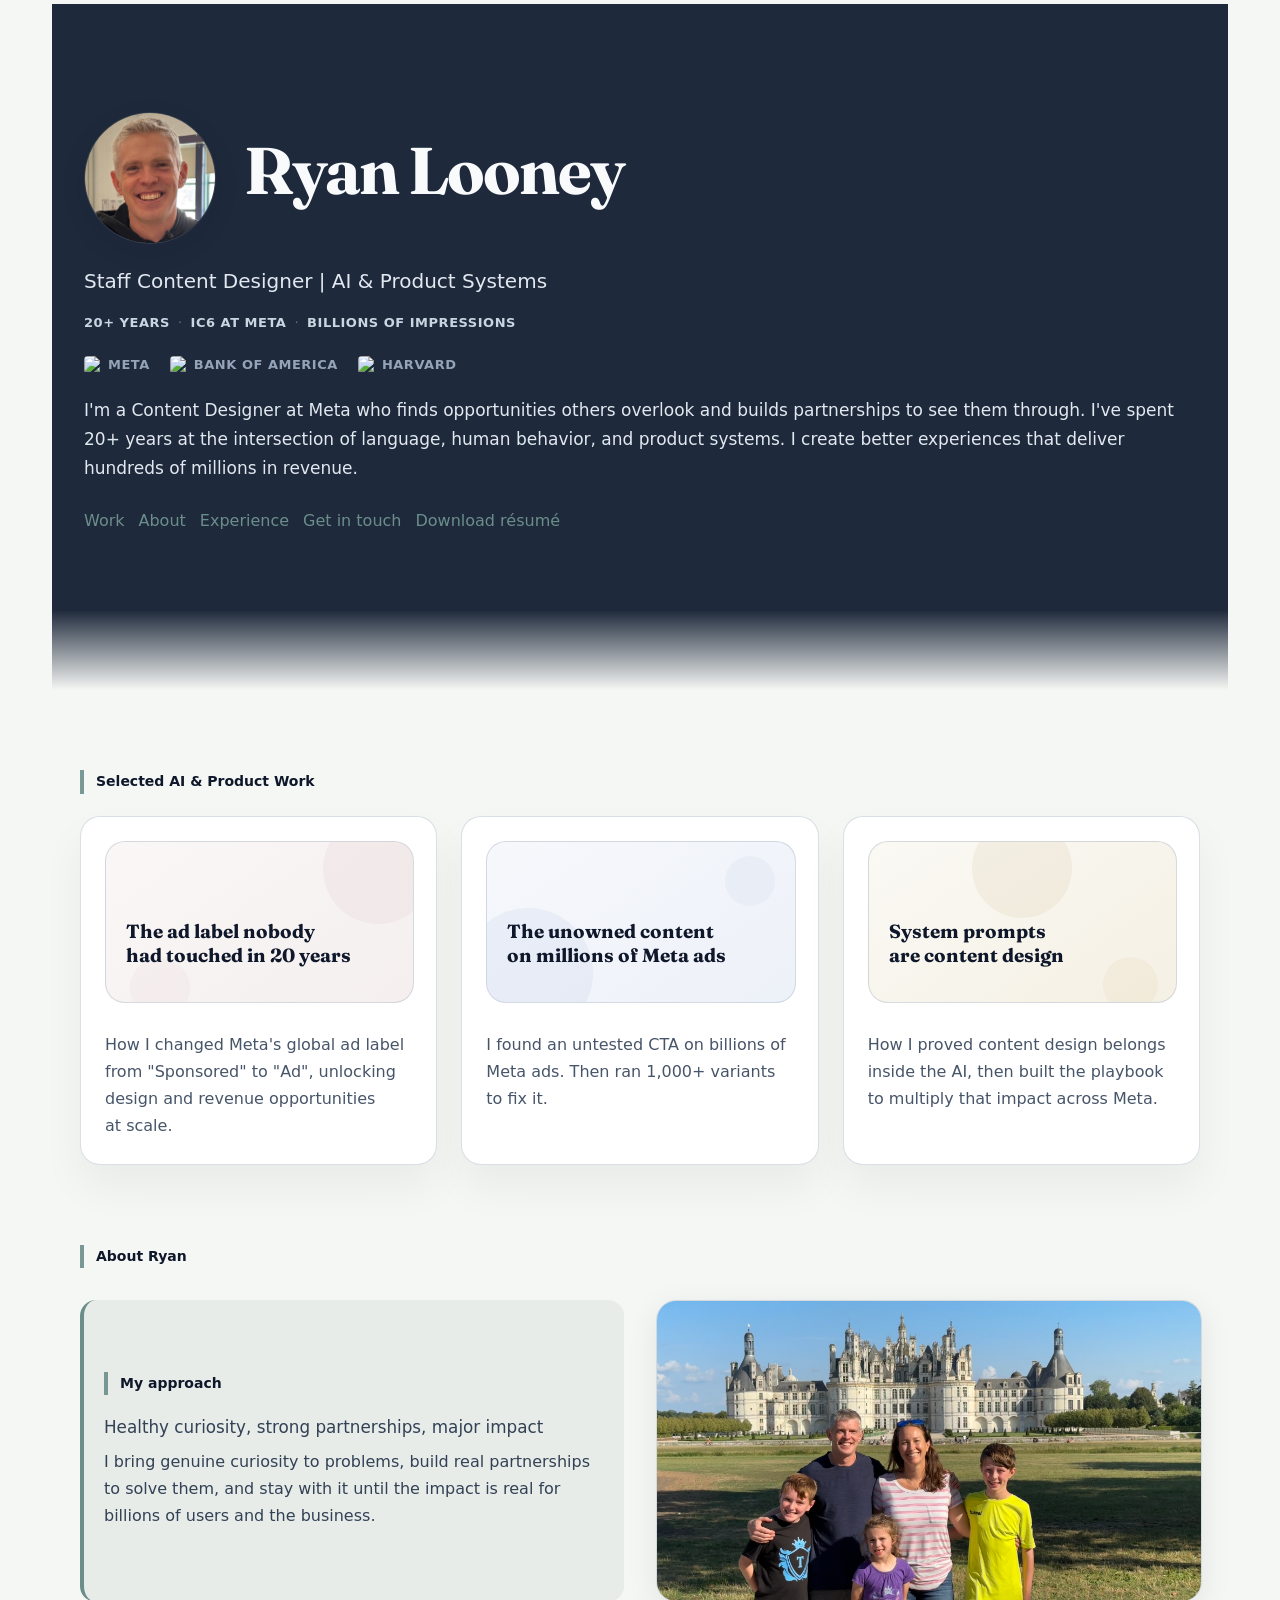
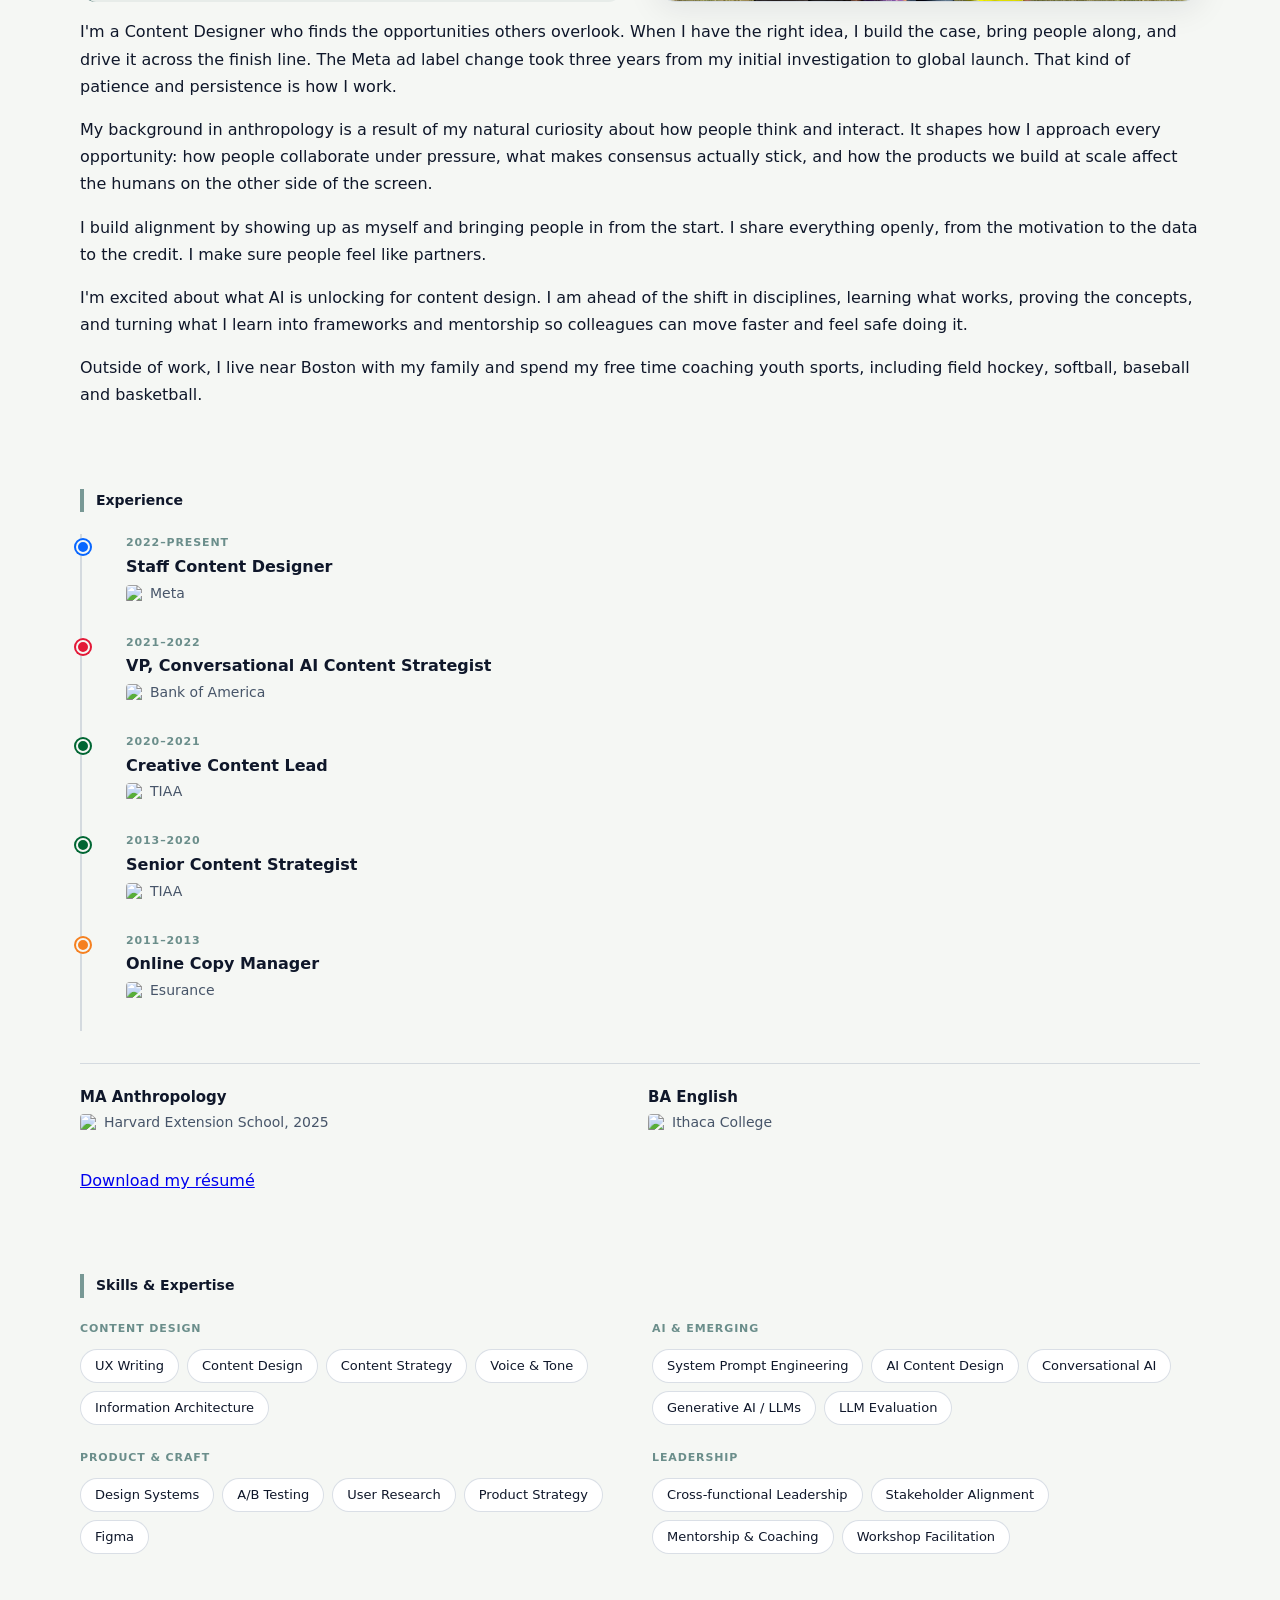
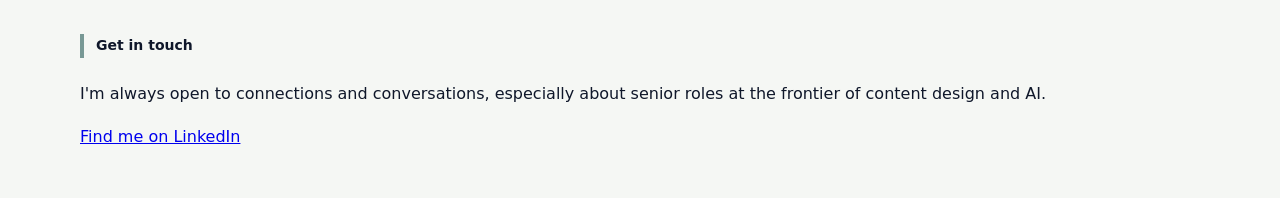
==== commit 750ca8d3: "Add meta descriptions, skills section move, contact update, hero logos, remove GitHub Pages footer C" ====
--- a/index.html
+++ b/index.html
@@ -4,6 +4,7 @@
   <meta charset="utf-8">
   <meta name="viewport" content="width=device-width, initial-scale=1">
   <title>Ryan Looney | Staff Content Designer</title>
+  <meta name="description" content="Staff Content Designer (IC6) at Meta with 20+ years experience in UX writing, AI content design, and product systems. Proven impact at scale — billions of impressions, hundreds of millions in revenue.">
   <link rel="stylesheet" href="style.css">
   <link rel="preconnect" href="https://fonts.googleapis.com">
   <link href="https://fonts.googleapis.com/css2?family=Fredoka+One&family=Fraunces:wght@700;900&display=swap" rel="stylesheet">
@@ -32,8 +33,23 @@
           <span>Billions of impressions</span>
         </div>
 
+        <div class="hero-logos">
+          <div class="hero-logo-item">
+            <img src="https://logo.clearbit.com/meta.com" class="hero-logo" alt="Meta">
+            <span>Meta</span>
+          </div>
+          <div class="hero-logo-item">
+            <img src="https://logo.clearbit.com/bankofamerica.com" class="hero-logo" alt="Bank of America">
+            <span>Bank of America</span>
+          </div>
+          <div class="hero-logo-item">
+            <img src="https://logo.clearbit.com/harvard.edu" class="hero-logo" alt="Harvard">
+            <span>Harvard</span>
+          </div>
+        </div>
+
         <p class="hero-bio">
-          I'm currently an IC6 Content Designer at Meta, focused on AI adoption and integration, Instagram monetization, and large-scale product systems. I find opportunities that nobody noticed yet, and love to build the case for why they matter.
+          I'm a Content Designer at Meta who finds opportunities others overlook and builds partnerships to see them through. I've spent 20+ years at the intersection of language, human behavior, and product systems. I create better experiences that deliver hundreds of millions in revenue.
         </p>
 
         <nav aria-label="Primary">
@@ -159,10 +175,55 @@
       <p style="margin-top:32px;"><a href="Ryan%20Looney_Resume%202026.pdf" download>Download my r&eacute;sum&eacute;</a></p>
     </section>
 
+    <section class="section" id="skills">
+      <div class="section-title">Skills &amp; Expertise</div>
+      <div class="skills-group">
+        <div class="skills-category">
+          <span class="skills-label">Content Design</span>
+          <div class="skills-pills">
+            <span class="skill-pill">UX Writing</span>
+            <span class="skill-pill">Content Design</span>
+            <span class="skill-pill">Content Strategy</span>
+            <span class="skill-pill">Voice &amp; Tone</span>
+            <span class="skill-pill">Information Architecture</span>
+          </div>
+        </div>
+        <div class="skills-category">
+          <span class="skills-label">AI &amp; Emerging</span>
+          <div class="skills-pills">
+            <span class="skill-pill">System Prompt Engineering</span>
+            <span class="skill-pill">AI Content Design</span>
+            <span class="skill-pill">Conversational AI</span>
+            <span class="skill-pill">Generative AI / LLMs</span>
+            <span class="skill-pill">LLM Evaluation</span>
+          </div>
+        </div>
+        <div class="skills-category">
+          <span class="skills-label">Product &amp; Craft</span>
+          <div class="skills-pills">
+            <span class="skill-pill">Design Systems</span>
+            <span class="skill-pill">A/B Testing</span>
+            <span class="skill-pill">User Research</span>
+            <span class="skill-pill">Product Strategy</span>
+            <span class="skill-pill">Figma</span>
+          </div>
+        </div>
+        <div class="skills-category">
+          <span class="skills-label">Leadership</span>
+          <div class="skills-pills">
+            <span class="skill-pill">Cross-functional Leadership</span>
+            <span class="skill-pill">Stakeholder Alignment</span>
+            <span class="skill-pill">Mentorship &amp; Coaching</span>
+            <span class="skill-pill">Workshop Facilitation</span>
+          </div>
+        </div>
+      </div>
+    </section>
+
     <section class="section" id="contact">
       <div class="section-title">Get in touch</div>
-      <p><a href="https://www.linkedin.com/in/ryanjlooney/">LinkedIn</a></p>
-      <div class="footer">Built with GitHub Pages</div>
+      <p>I'm always open to connections and conversations, especially about senior roles at the frontier of content design and AI.</p>
+      <p><a href="https://www.linkedin.com/in/ryanjlooney/">Find me on LinkedIn</a></p>
     </section>
 
   </div>
--- a/style.css
+++ b/style.css
@@ -84,6 +84,30 @@
   margin:0 0 20px;
 }
 
+.hero-logos{
+  display:flex;
+  align-items:center;
+  gap:20px;
+  margin:0 0 20px;
+}
+.hero-logo-item{
+  display:flex;
+  align-items:center;
+  gap:6px;
+  font-size:13px;
+  font-weight:600;
+  color:#94a3b8;
+  letter-spacing:.04em;
+  text-transform:uppercase;
+}
+.hero-logo{
+  height:18px;
+  width:18px;
+  object-fit:contain;
+  border-radius:4px;
+  flex-shrink:0;
+}
+
 .hero-bio{
   font-size:17px;
   color:var(--muted);
@@ -277,6 +301,43 @@
 .case-meta{margin-top:18px;padding-top:18px;border-top:1px solid var(--line);display:flex;flex-wrap:wrap;gap:18px;color:var(--muted2);}
 .screenshot-placeholder{margin-top:12px;border:1px dashed rgba(148,163,184,.9);border-radius:16px;padding:36px;text-align:center;color:#64748b;background:linear-gradient(to bottom,#f8fafc,#f1f5f9);}
 
+/* ── Skills ── */
+.skills-group{
+  display:grid;
+  grid-template-columns:repeat(2,1fr);
+  gap:24px;
+}
+.skills-category{
+  display:flex;
+  flex-direction:column;
+  gap:10px;
+}
+.skills-label{
+  font-size:11px;
+  font-weight:700;
+  color:var(--accent);
+  letter-spacing:.08em;
+  text-transform:uppercase;
+}
+.skills-pills{
+  display:flex;
+  flex-wrap:wrap;
+  gap:8px;
+}
+.skill-pill{
+  font-size:13px;
+  font-weight:500;
+  color:var(--text);
+  background:#fff;
+  border:1px solid var(--line);
+  border-radius:20px;
+  padding:5px 14px;
+  cursor:default;
+}
+@media(max-width:700px){
+  .skills-group{ grid-template-columns:1fr; }
+}
+
 /* ── Timeline ── */
 .timeline{
   position:relative;
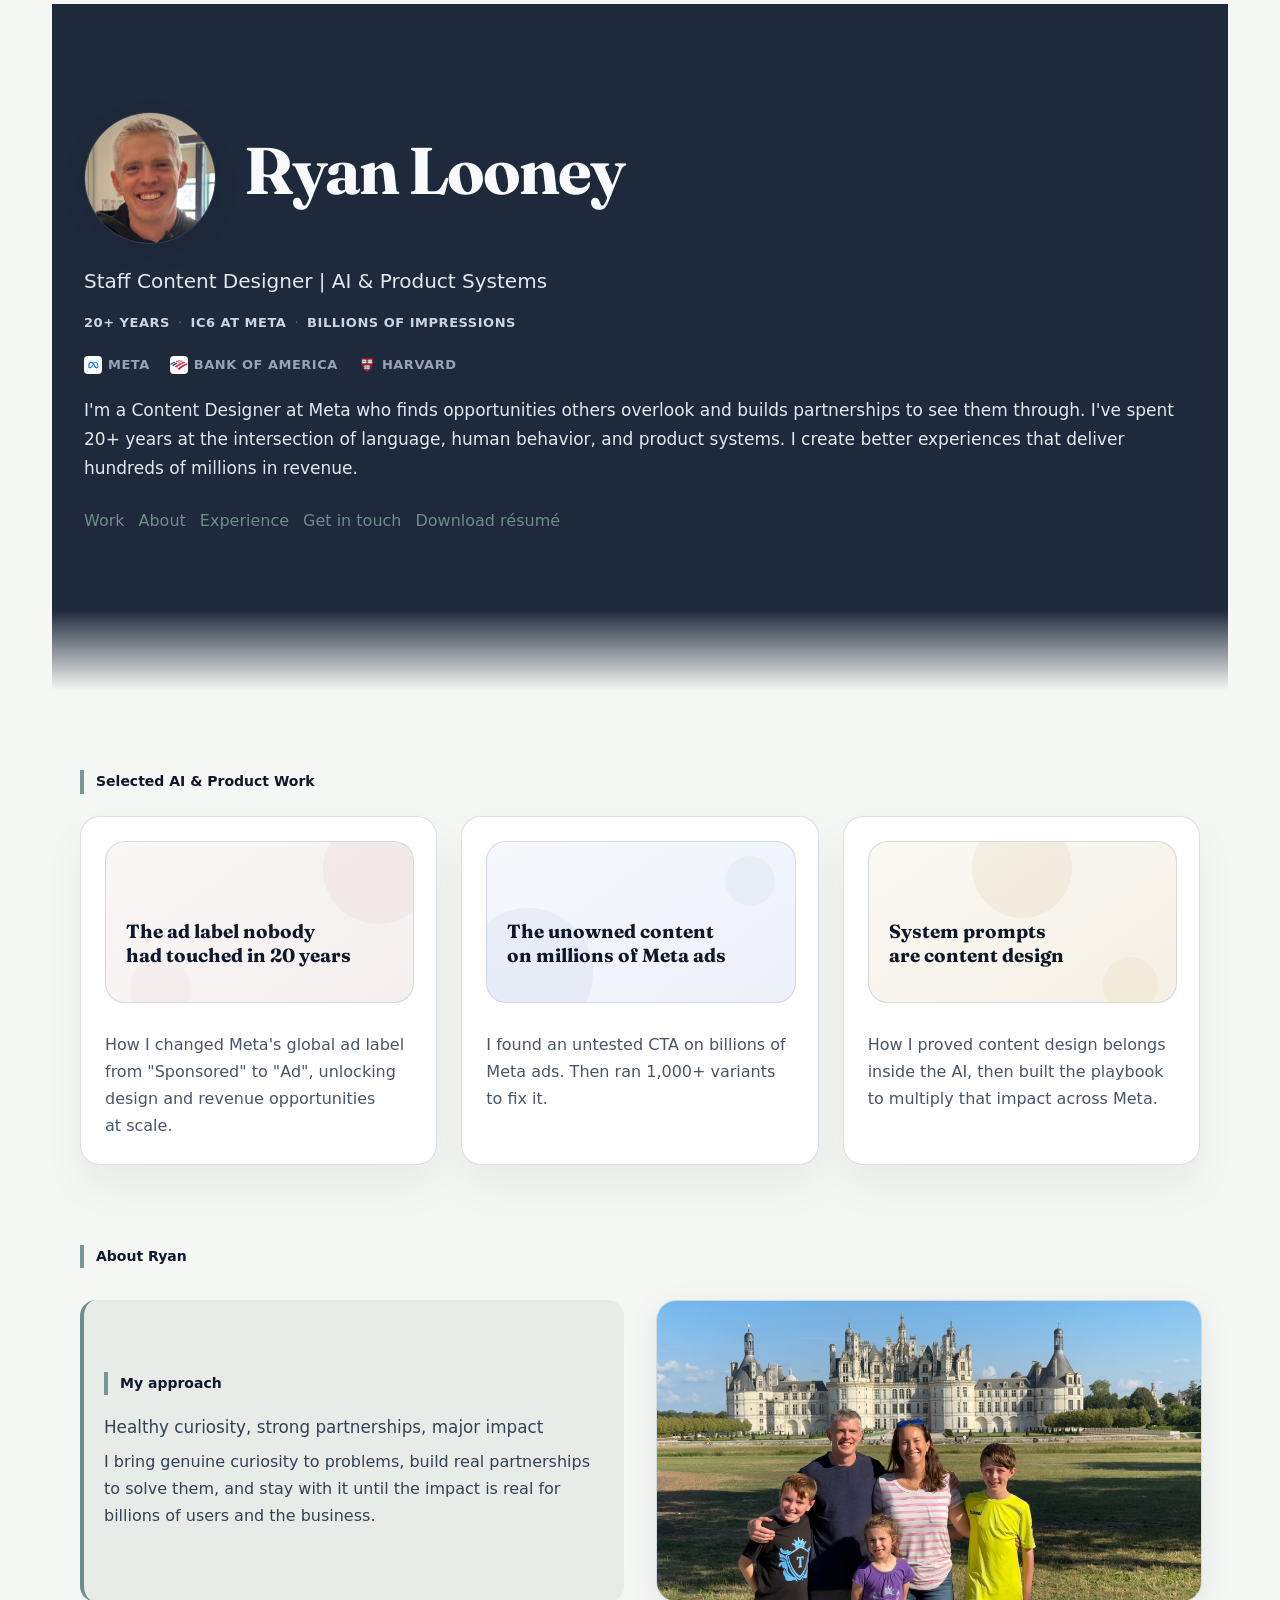
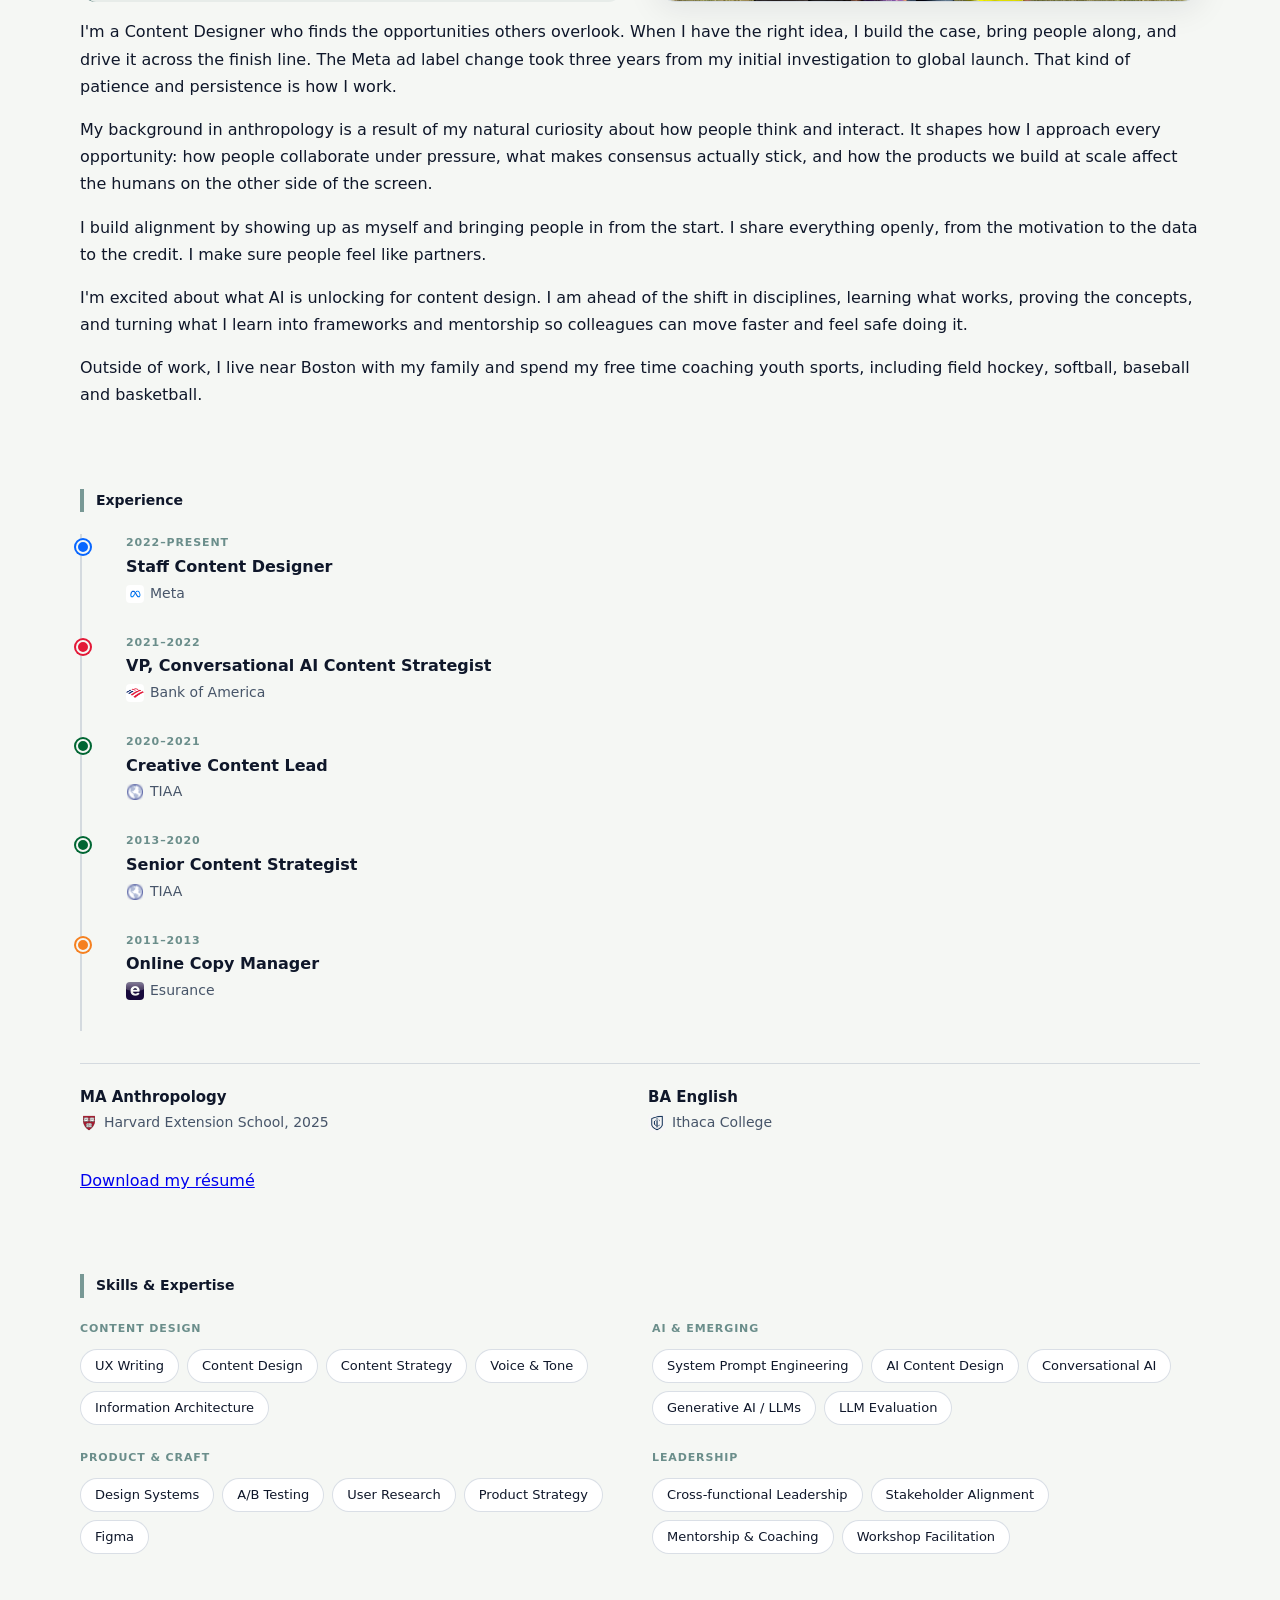
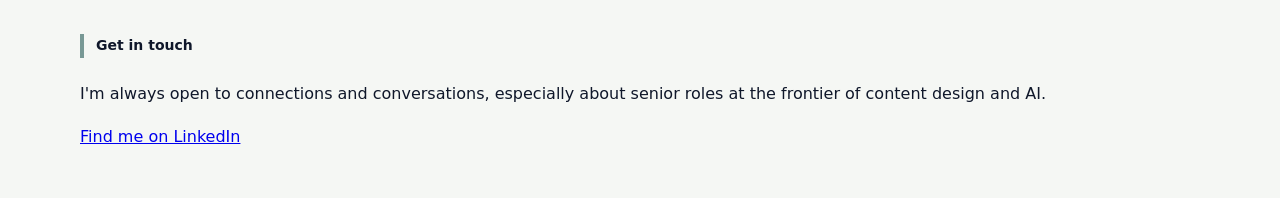
==== commit b1afafb7: "Replace Clearbit logo API with self-hosted logos Co-Authored-By: Claude Sonnet 4.6 <noreply@anthropi" ====
--- a/index.html
+++ b/index.html
@@ -35,15 +35,15 @@
 
         <div class="hero-logos">
           <div class="hero-logo-item">
-            <img src="https://logo.clearbit.com/meta.com" class="hero-logo" alt="Meta">
+            <img src="logos/meta.png" class="hero-logo" alt="Meta">
             <span>Meta</span>
           </div>
           <div class="hero-logo-item">
-            <img src="https://logo.clearbit.com/bankofamerica.com" class="hero-logo" alt="Bank of America">
+            <img src="logos/bankofamerica.png" class="hero-logo" alt="Bank of America">
             <span>Bank of America</span>
           </div>
           <div class="hero-logo-item">
-            <img src="https://logo.clearbit.com/harvard.edu" class="hero-logo" alt="Harvard">
+            <img src="logos/harvard.png" class="hero-logo" alt="Harvard">
             <span>Harvard</span>
           </div>
         </div>
@@ -137,38 +137,38 @@
         <div class="timeline-item timeline-item--meta">
           <div class="timeline-date">2022–Present</div>
           <div class="timeline-role">Staff Content Designer</div>
-          <div class="timeline-company"><img src="https://logo.clearbit.com/meta.com" class="timeline-logo" alt="Meta">Meta</div>
+          <div class="timeline-company"><img src="logos/meta.png" class="timeline-logo" alt="Meta">Meta</div>
         </div>
         <div class="timeline-item timeline-item--boa">
           <div class="timeline-date">2021–2022</div>
           <div class="timeline-role">VP, Conversational AI Content Strategist</div>
-          <div class="timeline-company"><img src="https://logo.clearbit.com/bankofamerica.com" class="timeline-logo" alt="Bank of America">Bank of America</div>
+          <div class="timeline-company"><img src="logos/bankofamerica.png" class="timeline-logo" alt="Bank of America">Bank of America</div>
         </div>
         <div class="timeline-item timeline-item--tiaa">
           <div class="timeline-date">2020–2021</div>
           <div class="timeline-role">Creative Content Lead</div>
-          <div class="timeline-company"><img src="https://logo.clearbit.com/tiaa.org" class="timeline-logo" alt="TIAA">TIAA</div>
+          <div class="timeline-company"><img src="logos/tiaa.png" class="timeline-logo" alt="TIAA">TIAA</div>
         </div>
         <div class="timeline-item timeline-item--tiaa">
           <div class="timeline-date">2013–2020</div>
           <div class="timeline-role">Senior Content Strategist</div>
-          <div class="timeline-company"><img src="https://logo.clearbit.com/tiaa.org" class="timeline-logo" alt="TIAA">TIAA</div>
+          <div class="timeline-company"><img src="logos/tiaa.png" class="timeline-logo" alt="TIAA">TIAA</div>
         </div>
         <div class="timeline-item timeline-item--esurance">
           <div class="timeline-date">2011–2013</div>
           <div class="timeline-role">Online Copy Manager</div>
-          <div class="timeline-company"><img src="https://logo.clearbit.com/esurance.com" class="timeline-logo" alt="Esurance">Esurance</div>
+          <div class="timeline-company"><img src="logos/esurance.png" class="timeline-logo" alt="Esurance">Esurance</div>
         </div>
       </div>
 
       <div class="timeline-education">
         <div class="timeline-edu-item">
           <div class="timeline-role">MA Anthropology</div>
-          <div class="timeline-company"><img src="https://logo.clearbit.com/harvard.edu" class="timeline-logo" alt="Harvard">Harvard Extension School, 2025</div>
+          <div class="timeline-company"><img src="logos/harvard.png" class="timeline-logo" alt="Harvard">Harvard Extension School, 2025</div>
         </div>
         <div class="timeline-edu-item">
           <div class="timeline-role">BA English</div>
-          <div class="timeline-company"><img src="https://logo.clearbit.com/ithaca.edu" class="timeline-logo" alt="Ithaca College">Ithaca College</div>
+          <div class="timeline-company"><img src="logos/ithaca.png" class="timeline-logo" alt="Ithaca College">Ithaca College</div>
         </div>
       </div>
 
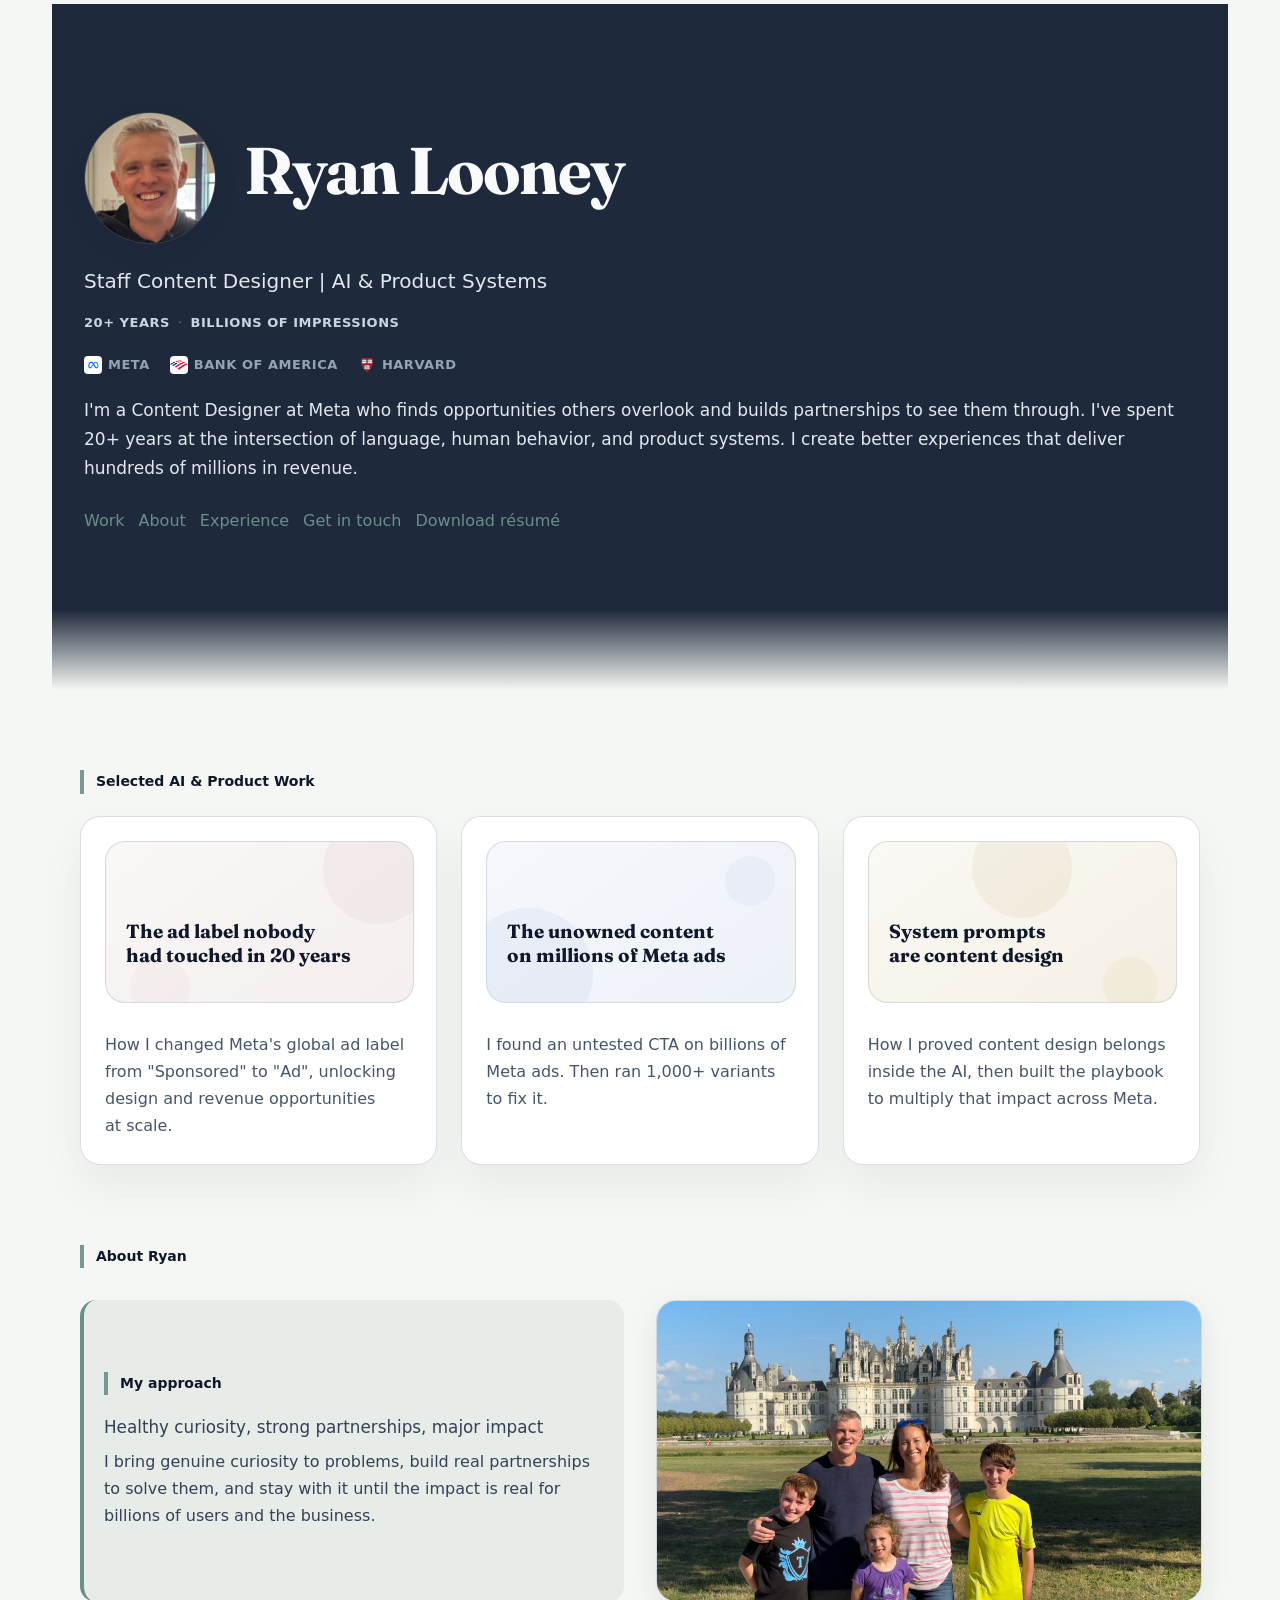
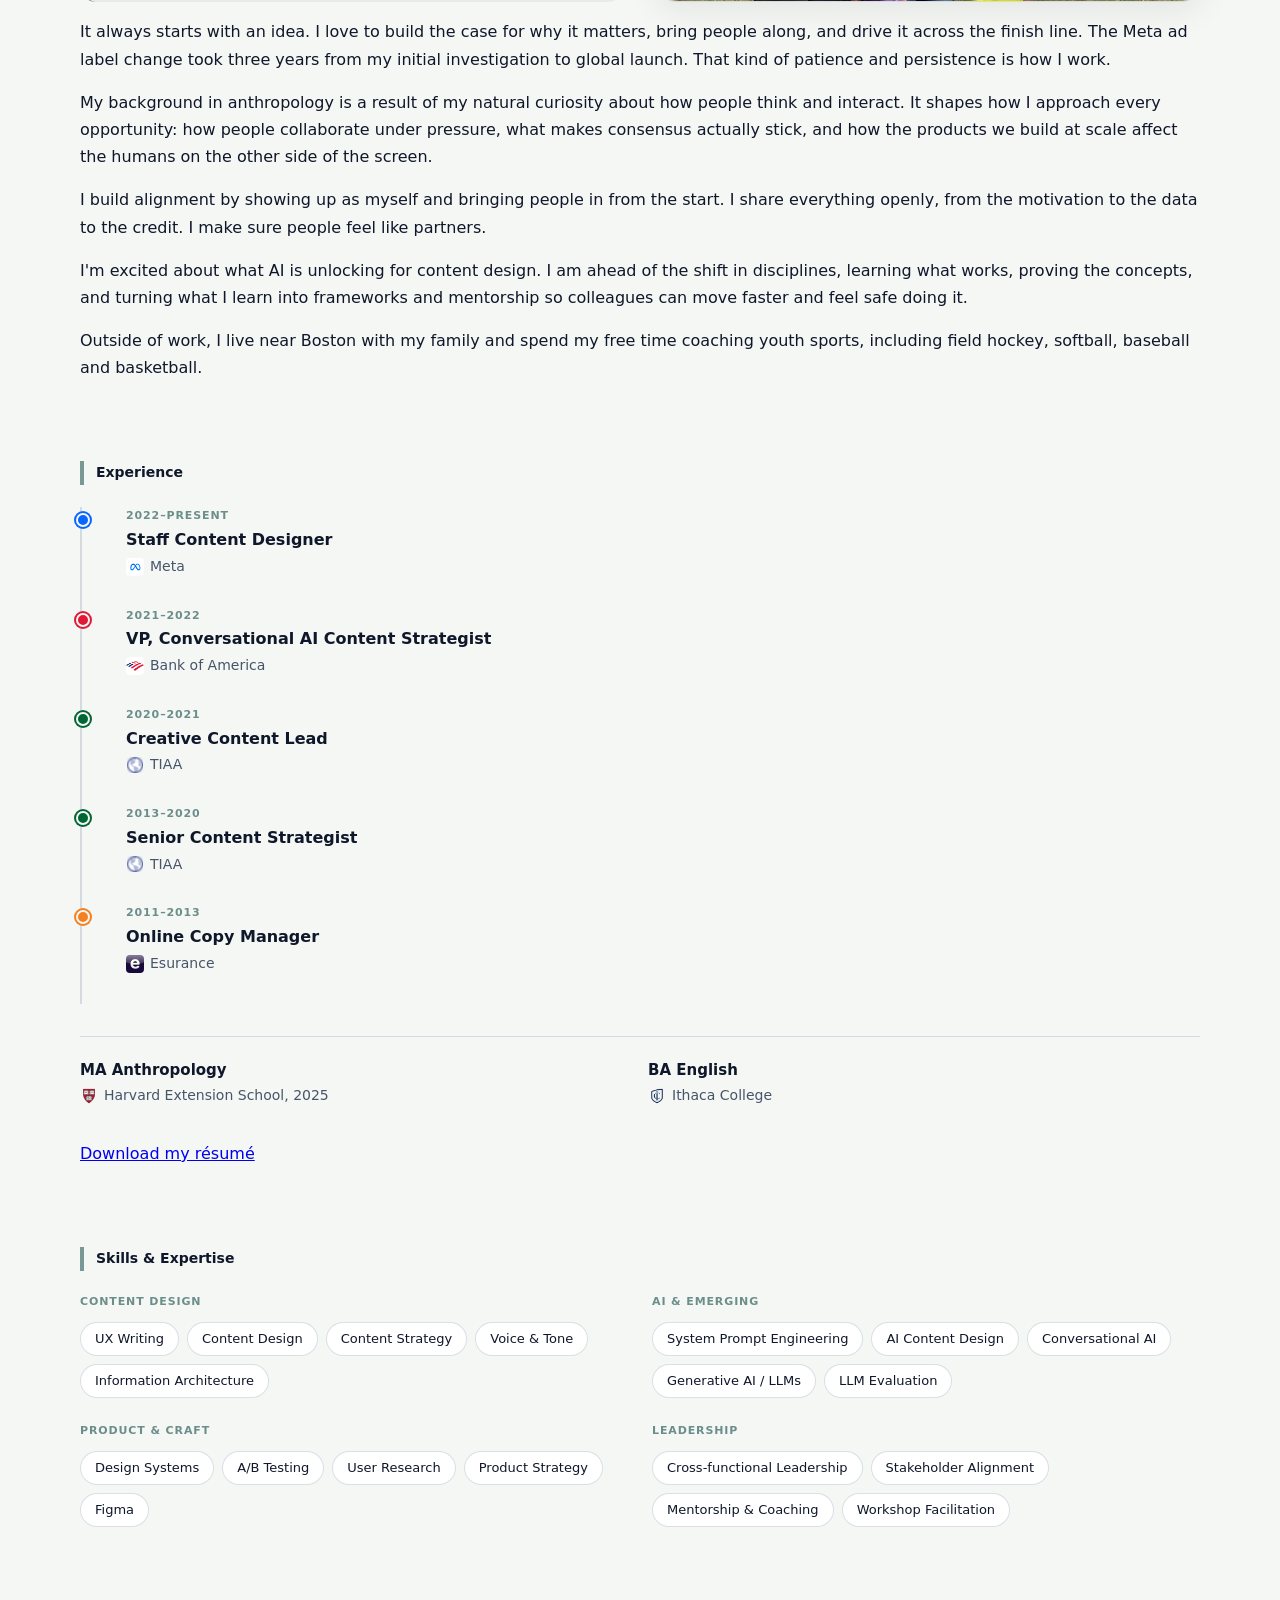
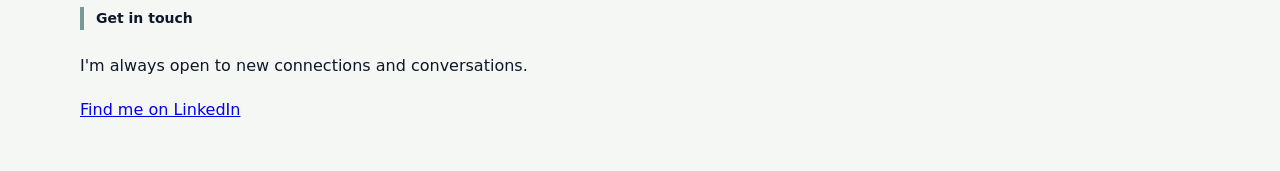
==== commit ed99bb1a: "Overhaul AI case study and polish all pages - Replace playbook hero with 5-pillar expertise grid (co" ====
--- a/index.html
+++ b/index.html
@@ -4,7 +4,7 @@
   <meta charset="utf-8">
   <meta name="viewport" content="width=device-width, initial-scale=1">
   <title>Ryan Looney | Staff Content Designer</title>
-  <meta name="description" content="Staff Content Designer (IC6) at Meta with 20+ years experience in UX writing, AI content design, and product systems. Proven impact at scale — billions of impressions, hundreds of millions in revenue.">
+  <meta name="description" content="Staff Content Designer at Meta with 20+ years experience in UX writing, AI content design, and product systems. Proven impact at scale — billions of impressions, hundreds of millions in revenue.">
   <link rel="stylesheet" href="style.css">
   <link rel="preconnect" href="https://fonts.googleapis.com">
   <link href="https://fonts.googleapis.com/css2?family=Fredoka+One&family=Fraunces:wght@700;900&display=swap" rel="stylesheet">
@@ -28,8 +28,6 @@
         <div class="hero-stats">
           <span>20+ years</span>
           <span class="stat-dot">·</span>
-          <span>IC6 at Meta</span>
-          <span class="stat-dot">·</span>
           <span>Billions of impressions</span>
         </div>
 
@@ -110,7 +108,7 @@
       </div>
 
       <p>
-        I'm a Content Designer who finds the opportunities others overlook. When I have the right idea, I build the case, bring people along, and drive it across the finish line. The Meta ad label change took three years from my initial investigation to global launch. That kind of patience and persistence is how I work.
+        It always starts with an idea. I love to build the case for why it matters, bring people along, and drive it across the finish line. The Meta ad label change took three years from my initial investigation to global launch. That kind of patience and persistence is how I work.
       </p>
 
       <p>
@@ -222,7 +220,7 @@
 
     <section class="section" id="contact">
       <div class="section-title">Get in touch</div>
-      <p>I'm always open to connections and conversations, especially about senior roles at the frontier of content design and AI.</p>
+      <p>I'm always open to new connections and conversations.</p>
       <p><a href="https://www.linkedin.com/in/ryanjlooney/">Find me on LinkedIn</a></p>
     </section>
 
--- a/style.css
+++ b/style.css
@@ -123,18 +123,6 @@
 h1{font-size:66px;font-family:'Fraunces',serif;letter-spacing:-.03em;line-height:1.05;margin:0 0 14px;text-wrap:balance;}
 h2{font-family:'Fraunces',serif;}
 h3{margin:12px 0 24px;font-weight:500;color:var(--muted);}
-.lede{font-size:16px;color:var(--muted);max-width:72ch;margin:0;}
-
-.stat-row{
-  display:flex;
-  align-items:center;
-  gap:8px;
-  margin:8px 0 16px;
-  font-size:14px;
-  font-weight:600;
-  color:var(--muted);
-  letter-spacing:.01em;
-}
 .stat-dot{
   color:var(--muted2);
   font-weight:400;
@@ -242,42 +230,6 @@
 .pv--yellow::after{  width:55px; height:55px; background:#b8a060;opacity:.08;bottom:-10px;right:18px; }
 .pv--yellow .card-num{ color:#9a7e3a; }
 
-.card-num{
-  font-family:'Fredoka One', cursive;
-  font-size:80px;
-  line-height:1;
-  position:relative;
-  z-index:1;
-  user-select:none;
-}
-
-.project-visual-image{
-  padding:0;
-}
-
-.card-image{
-  width:100%;
-  height:100%;
-  display:block;
-  object-fit:contain;
-}
-
-.expertise-list{
-  list-style:none;
-  padding:0;
-  margin:1.25rem 0 0;
-  display:grid;
-  gap:.75rem;
-}
-
-.expertise-list li{
-  padding:.85rem 1rem;
-  border:1px solid var(--line);
-  border-radius:14px;
-  background:rgba(255,255,255,.55);
-  font-weight:500;
-  color:var(--text);
-}
 
 .expertise-callout{
   margin-top:1.5rem;
@@ -292,14 +244,40 @@
   font-size:1.05rem;
   line-height:1.3;
 }
+.key-insight-header{
+  display:flex;
+  align-items:center;
+  gap:10px;
+  margin-bottom:.55rem;
+}
+.key-insight-header h3{
+  margin:0;
+}
+.key-insight-icon{
+  width:32px;
+  height:32px;
+  background:rgba(107,142,139,.15);
+  border-radius:8px;
+  display:flex;
+  align-items:center;
+  justify-content:center;
+  flex-shrink:0;
+}
+.key-insight-icon svg{
+  width:17px;
+  height:17px;
+  stroke:var(--accent);
+  fill:none;
+  stroke-width:1.75;
+  stroke-linecap:round;
+  stroke-linejoin:round;
+}
 
 .expertise-callout p{
   margin:0;
   color:var(--muted);
 }
 
-.case-meta{margin-top:18px;padding-top:18px;border-top:1px solid var(--line);display:flex;flex-wrap:wrap;gap:18px;color:var(--muted2);}
-.screenshot-placeholder{margin-top:12px;border:1px dashed rgba(148,163,184,.9);border-radius:16px;padding:36px;text-align:center;color:#64748b;background:linear-gradient(to bottom,#f8fafc,#f1f5f9);}
 
 /* ── Skills ── */
 .skills-group{
@@ -434,7 +412,6 @@
   .about-bottom{ grid-template-columns:1fr; }
 }
 
-.footer{margin-top:64px;padding:26px;border-top:1px solid var(--line);color:#94a3b8;text-align:center;}
 
 @media(max-width:900px){
   .card-grid{
@@ -513,6 +490,86 @@
   pointer-events:none;
 }
 
+/* ── AI Expertise Pillars ── */
+.ai-pillars{
+  display:grid;
+  grid-template-columns:repeat(5,1fr);
+  gap:16px;
+}
+.ai-pillar{
+  background:#fff;
+  border:1px solid var(--line);
+  border-radius:18px;
+  padding:24px 20px;
+  display:flex;
+  flex-direction:column;
+  gap:10px;
+  transition:transform .2s ease-out, box-shadow .2s ease-out;
+}
+.ai-pillar:hover{
+  transform:translateY(-2px);
+  box-shadow:0 12px 30px rgba(15,23,42,.08);
+}
+.ai-pillar-icon{
+  width:40px;
+  height:40px;
+  background:rgba(107,142,139,.10);
+  border-radius:10px;
+  display:flex;
+  align-items:center;
+  justify-content:center;
+  flex-shrink:0;
+}
+.ai-pillar-icon svg{
+  width:20px;
+  height:20px;
+  stroke:var(--accent);
+  fill:none;
+  stroke-width:1.75;
+  stroke-linecap:round;
+  stroke-linejoin:round;
+}
+.ai-pillar-label{
+  font-size:14px;
+  font-weight:700;
+  color:var(--text);
+  line-height:1.3;
+}
+.ai-pillar-desc{
+  font-size:14px;
+  color:var(--muted2);
+  margin:0;
+  line-height:1.6;
+}
+
+/* Pillar color variants */
+.ai-pillar--teal{ background:linear-gradient(145deg,#f0f7f6,#e6f2f1); }
+.ai-pillar--teal .ai-pillar-icon{ background:rgba(107,142,139,.18); }
+.ai-pillar--teal .ai-pillar-icon svg{ stroke:#6b8e8b; }
+
+.ai-pillar--blue{ background:linear-gradient(145deg,#f0f5ff,#e8effe); }
+.ai-pillar--blue .ai-pillar-icon{ background:rgba(90,122,170,.15); }
+.ai-pillar--blue .ai-pillar-icon svg{ stroke:#5a7aaa; }
+
+.ai-pillar--violet{ background:linear-gradient(145deg,#f5f0ff,#ede8fd); }
+.ai-pillar--violet .ai-pillar-icon{ background:rgba(139,122,184,.15); }
+.ai-pillar--violet .ai-pillar-icon svg{ stroke:#8b7ab8; }
+
+.ai-pillar--amber{ background:linear-gradient(145deg,#fdf8ef,#faf2e2); }
+.ai-pillar--amber .ai-pillar-icon{ background:rgba(160,128,64,.15); }
+.ai-pillar--amber .ai-pillar-icon svg{ stroke:#a08040; }
+
+.ai-pillar--rose{ background:linear-gradient(145deg,#fff0f3,#fde8ec); }
+.ai-pillar--rose .ai-pillar-icon{ background:rgba(176,96,112,.15); }
+.ai-pillar--rose .ai-pillar-icon svg{ stroke:#b06070; }
+
+@media(max-width:900px){
+  .ai-pillars{ grid-template-columns:repeat(3,1fr); }
+}
+@media(max-width:560px){
+  .ai-pillars{ grid-template-columns:repeat(2,1fr); }
+}
+
 /* ── AI workflow flow diagram ── */
 .ai-flow{
   display:flex;
@@ -549,12 +606,7 @@
   color:var(--text);
   line-height:1.3;
 }
-.ai-flow-stat{
-  font-size:12px;
-  color:var(--accent);
-  font-weight:600;
-  line-height:1.4;
-}
+
 .ai-flow-desc{
   font-size:16px;
   color:var(--muted2);
@@ -573,13 +625,56 @@
   .ai-flow-arrow{ transform:rotate(90deg); align-self:center; padding-top:0; }
 }
 
+/* Flow step color variants */
+.ai-flow-step--green{ background:linear-gradient(145deg,#f0f7f2,#e4f2e8); }
+.ai-flow-step--green .ai-flow-num{ color:#4e8a62; }
+
+.ai-flow-step--amber{ background:linear-gradient(145deg,#fdf8ef,#faf2e2); }
+.ai-flow-step--amber .ai-flow-num{ color:#a08040; }
+
+.ai-flow-step--violet{ background:linear-gradient(145deg,#f5f0ff,#ede8fd); }
+.ai-flow-step--violet .ai-flow-num{ color:#8b7ab8; }
+
+.ai-flow-step--blue{ background:linear-gradient(145deg,#f0f5ff,#e8effe); }
+.ai-flow-step--blue .ai-flow-num{ color:#5a7aaa; }
+
+
+/* ── Case study nav (Home / Next) ── */
+.case-nav{
+  display:flex;
+  justify-content:space-between;
+  margin:0 0 8px;
+}
+
+/* ── Case study meta line ── */
+.case-meta{
+  font-size:12px;
+  font-weight:600;
+  letter-spacing:.06em;
+  text-transform:uppercase;
+  color:#94a3b8;
+  margin:12px 0 0;
+}
+
 /* ── Pull quote ── */
 .pullquote{
   margin:0;
-  padding:28px 32px;
+  padding:28px 32px 28px 40px;
   background:rgba(107,142,139,.08);
   border-left:4px solid var(--accent);
   border-radius:16px;
+  position:relative;
+}
+.pullquote::before{
+  content:'\201C';
+  font-family:'Fraunces',serif;
+  font-size:72px;
+  color:var(--accent);
+  opacity:.5;
+  line-height:1;
+  position:absolute;
+  top:12px;
+  left:16px;
 }
 .pullquote blockquote{
   margin:0 0 14px;
@@ -641,6 +736,106 @@
   color:var(--accent);
   font-weight:600;
   white-space:nowrap;
+}
+
+
+/* ── Challenge two-col + mini timeline ── */
+.challenge-grid{
+  display:grid;
+  grid-template-columns:1fr 180px;
+  gap:40px;
+  align-items:start;
+}
+.challenge-timeline{
+  display:flex;
+  flex-direction:column;
+  align-items:center;
+  padding-top:4px;
+}
+.ct-item{
+  display:flex;
+  flex-direction:column;
+  align-items:center;
+  text-align:center;
+}
+.ct-year{
+  font-family:'Fraunces',serif;
+  font-size:22px;
+  font-weight:900;
+  color:var(--accent);
+  line-height:1;
+}
+
+.ct-line{
+  width:2px;
+  height:36px;
+  background:var(--line);
+  margin:8px 0;
+}
+.ct-item--end .ct-year{
+  color:var(--text);
+}
+@media(max-width:640px){
+  .challenge-grid{ grid-template-columns:1fr; }
+  .challenge-timeline{ flex-direction:row; gap:8px; flex-wrap:wrap; justify-content:center; }
+  .ct-line{ width:24px; height:2px; margin:0; align-self:center; }
+}
+
+/* ── Constraint card variant ── */
+.card--constraint{
+  border-left:3px solid var(--accent);
+  border-radius:0 12px 12px 0;
+}
+
+/* ── Before / After flex (ad label page) ── */
+.ba-flex{
+  display:flex;
+  align-items:center;
+  justify-content:center;
+  gap:32px;
+  flex-wrap:wrap;
+}
+.ba-card{
+  display:flex;
+  flex-direction:column;
+  align-items:center;
+  gap:14px;
+}
+
+.ba-card img{
+  width:200px;
+  border-radius:28px;
+  display:block;
+  box-shadow:0 0 0 8px #1e293b, 0 20px 48px rgba(15,23,42,.25);
+}
+.ba-badge{
+  font-size:14px;
+  font-weight:700;
+  padding:6px 18px;
+  border-radius:20px;
+  letter-spacing:.01em;
+}
+.ba-badge--before{
+  background:#fee2e2;
+  color:#b91c1c;
+  text-decoration:line-through;
+  text-decoration-color:#b91c1c;
+}
+.ba-badge--after{
+  background:#dcfce7;
+  color:#15803d;
+}
+.ba-arrow{
+  font-size:32px;
+  color:var(--accent);
+  font-weight:700;
+  flex-shrink:0;
+  margin-top:-28px;
+}
+@media(max-width:560px){
+  .ba-flex{ gap:24px; }
+  .ba-card img{ width:160px; }
+  .ba-arrow{ margin-top:0; font-size:24px; }
 }
 
 /* ── Checklist ── */
@@ -681,113 +876,3 @@
   opacity:1;
 }
 
-/* ── Instagram label mock ── */
-.ig-label-mock{
-  background:linear-gradient(135deg,#f3f7fb 0%,#f8f4ef 100%);
-}
-.label-transition{
-  display:flex;
-  align-items:center;
-  gap:16px;
-}
-.label-before{
-  font-size:22px;
-  font-weight:500;
-  color:#94a3b8;
-  letter-spacing:-.02em;
-  text-decoration:line-through;
-  text-decoration-color:#cbd5e1;
-}
-.label-arrow{
-  font-size:18px;
-  color:var(--muted2);
-}
-.label-after{
-  font-size:22px;
-  font-weight:700;
-  color:var(--text);
-  letter-spacing:-.02em;
-}
-
-/* ── CTA preview visual ── */
-.cta-preview{
-  background:linear-gradient(135deg,#f0f4f8 0%,#e8edf5 100%);
-}
-.cta-demo{
-  display:flex;
-  align-items:center;
-  justify-content:center;
-  gap:18px;
-  height:100%;
-}
-.cta-state{
-  display:flex;
-  flex-direction:column;
-  align-items:center;
-  gap:8px;
-}
-.cta-badge{
-  font-size:11px;
-  font-weight:600;
-  letter-spacing:.06em;
-  text-transform:uppercase;
-  color:var(--muted2);
-}
-.mock-cta{
-  padding:8px 18px;
-  border-radius:20px;
-  font-size:13px;
-  font-weight:600;
-}
-.mock-cta--old{
-  background:#e2e8f0;
-  color:#64748b;
-  border:1px solid #cbd5e1;
-}
-.mock-cta--new{
-  background:var(--accent);
-  color:#fff;
-  border:1px solid transparent;
-}
-.cta-arrow{
-  font-size:20px;
-  color:var(--muted2);
-  margin-top:18px;
-}
-
-/* ── AI preview visual ── */
-.ai-preview{
-  background:linear-gradient(135deg,#f5f3ff 0%,#eef2ff 100%);
-}
-.ai-demo{
-  display:flex;
-  flex-direction:column;
-  align-items:center;
-  justify-content:center;
-  gap:8px;
-  height:100%;
-  padding:0 12px;
-  text-align:center;
-}
-.ai-chip{
-  display:inline-block;
-  padding:5px 14px;
-  border-radius:20px;
-  font-size:12px;
-  font-weight:600;
-  background:#ddd6fe;
-  color:#5b21b6;
-}
-.ai-chip--out{
-  background:#c7d2fe;
-  color:#3730a3;
-}
-.ai-line{
-  font-size:11px;
-  color:var(--muted2);
-  max-width:18ch;
-}
-.ai-arrow{
-  font-size:16px;
-  color:#a78bfa;
-}
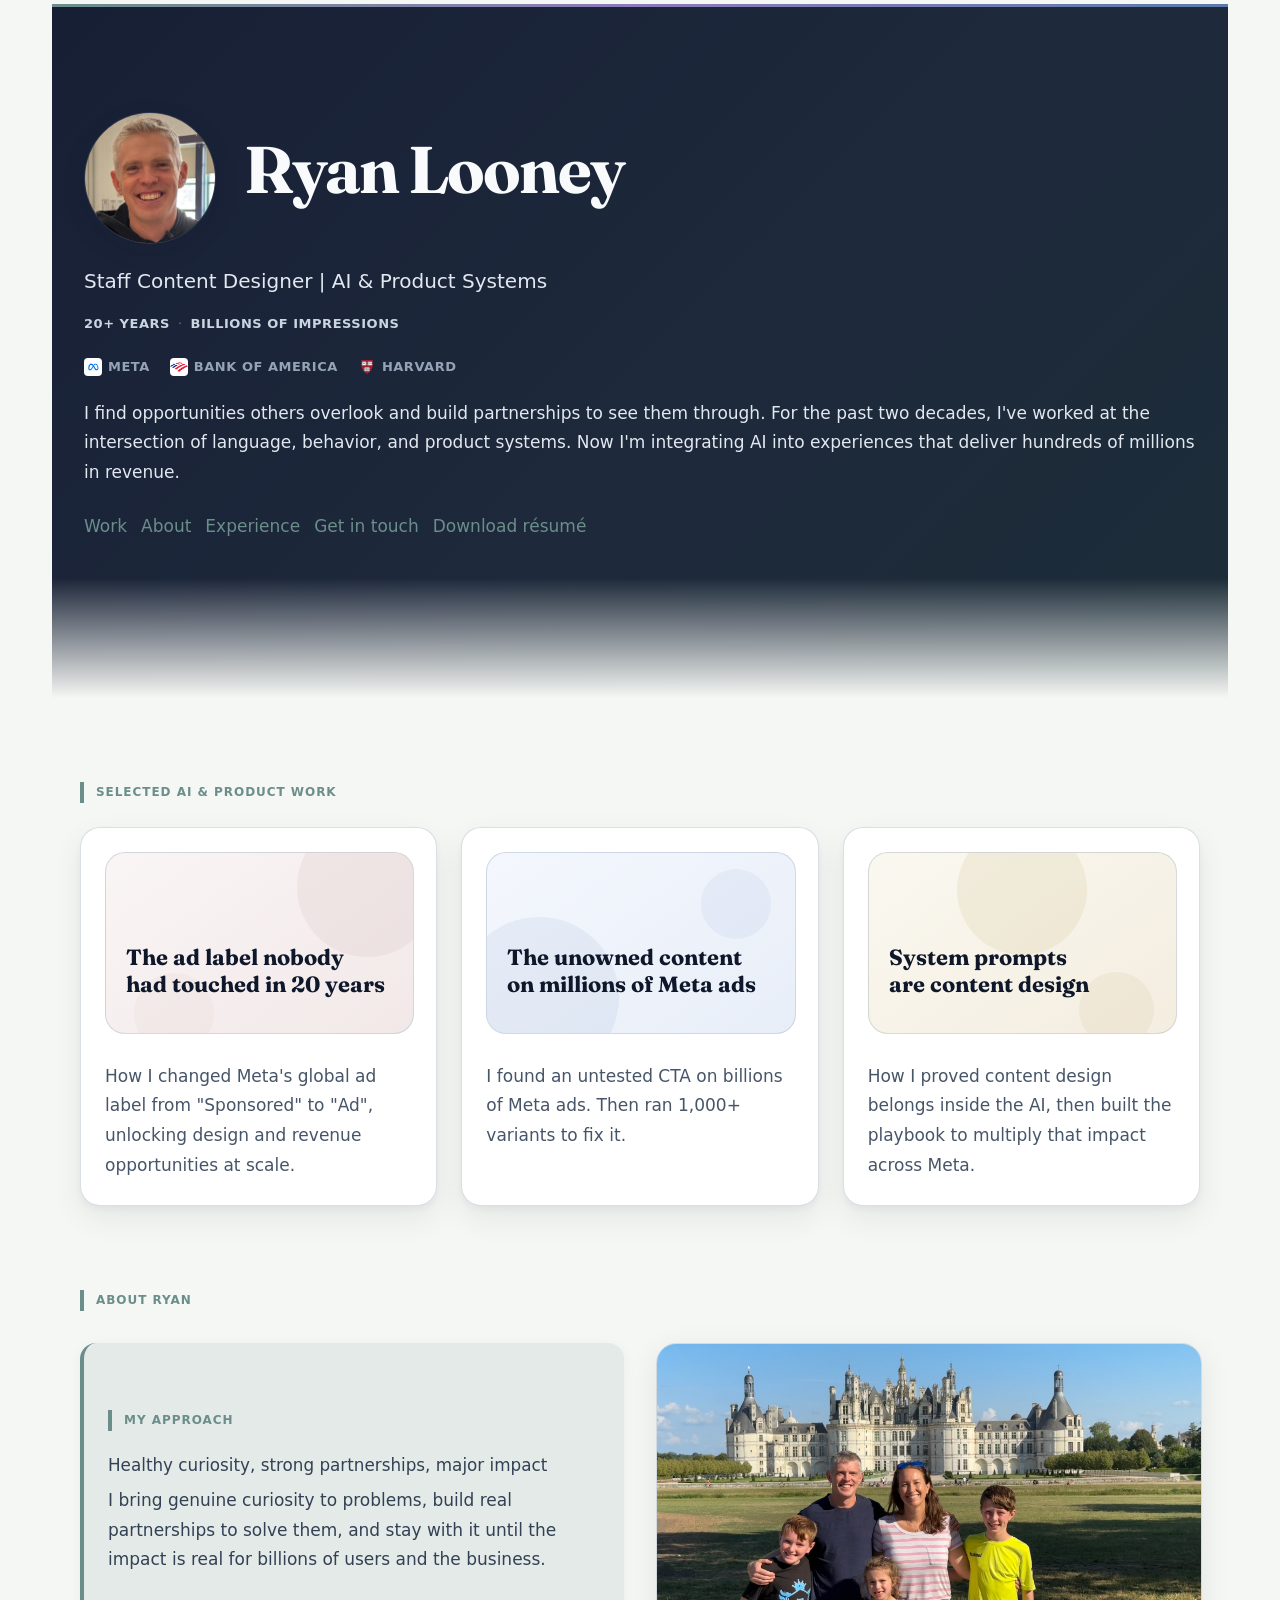
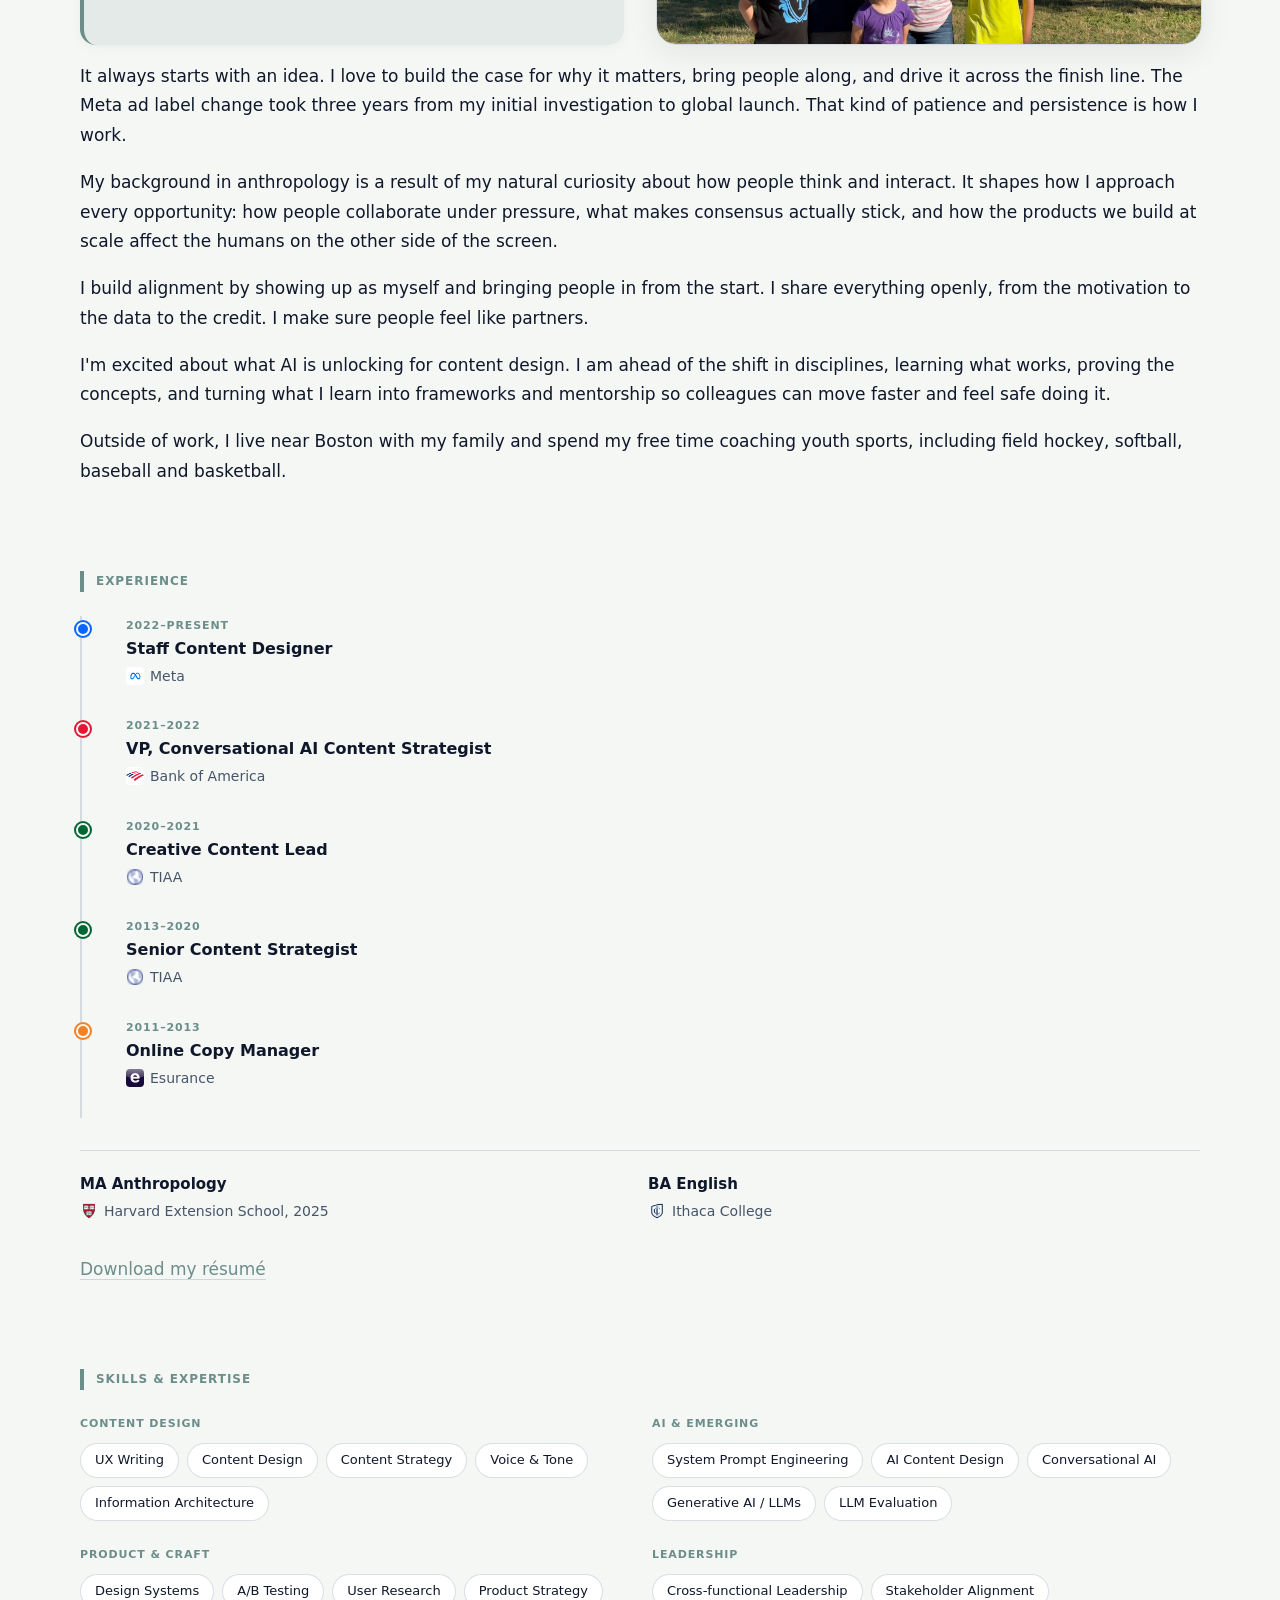
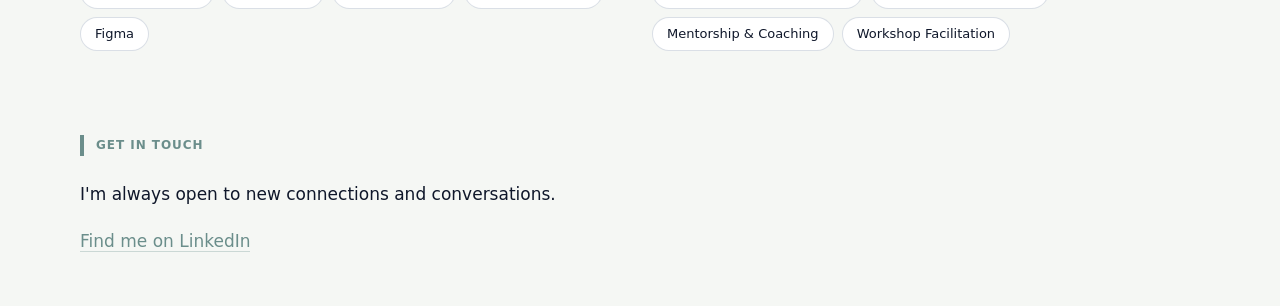
==== commit 9eb7fd1f: "Sharpen copy, fix mobile layout, and clean up codebase - Rewrote all three case study intro blurbs f" ====
--- a/index.html
+++ b/index.html
@@ -7,7 +7,7 @@
   <meta name="description" content="Staff Content Designer at Meta with 20+ years experience in UX writing, AI content design, and product systems. Proven impact at scale — billions of impressions, hundreds of millions in revenue.">
   <link rel="stylesheet" href="style.css">
   <link rel="preconnect" href="https://fonts.googleapis.com">
-  <link href="https://fonts.googleapis.com/css2?family=Fredoka+One&family=Fraunces:wght@700;900&display=swap" rel="stylesheet">
+  <link href="https://fonts.googleapis.com/css2?family=Fraunces:wght@700;900&display=swap" rel="stylesheet">
 </head>
 <body>
   <div class="container">
@@ -47,7 +47,7 @@
         </div>
 
         <p class="hero-bio">
-          I'm a Content Designer at Meta who finds opportunities others overlook and builds partnerships to see them through. I've spent 20+ years at the intersection of language, human behavior, and product systems. I create better experiences that deliver hundreds of millions in revenue.
+          I find opportunities others overlook and build partnerships to see them through. For the past two decades, I've worked at the intersection of language, behavior, and product systems. Now I'm integrating AI into experiences that deliver hundreds of millions in revenue.
         </p>
 
         <nav aria-label="Primary">
--- a/style.css
+++ b/style.css
@@ -12,17 +12,39 @@
   background:var(--bg);
   color:var(--text);
   font-family:system-ui,-apple-system,BlinkMacSystemFont,'Segoe UI',Roboto,sans-serif;
-  line-height:1.7;
+  font-size:17px;
+  line-height:1.75;
+}
+
+a{
+  color:var(--accent);
+  text-decoration:none;
+  border-bottom:1px solid rgba(107,142,139,.3);
+  transition:color .18s ease, border-color .18s ease;
+}
+a:hover{
+  color:var(--text);
+  border-bottom-color:var(--accent);
 }
 
 .container{max-width:1120px;padding:32px;margin:0 auto;}
 
 header{
-  background:#1e293b;
+  background:linear-gradient(135deg,#171f35 0%,#1e293b 55%,#1c2d38 100%);
   margin:-28px -28px 0;
   padding:48px 32px 96px;
   position:relative;
   border-bottom:none;
+}
+header::before{
+  content:'';
+  position:absolute;
+  top:0;
+  left:0;
+  right:0;
+  height:3px;
+  background:linear-gradient(90deg,#6b8e8b,#8b7ab8,#5a7aaa);
+  pointer-events:none;
 }
 header::after{
   content:'';
@@ -30,21 +52,21 @@
   bottom:0;
   left:0;
   right:0;
-  height:80px;
+  height:120px;
   background:linear-gradient(to bottom,transparent,#f5f7f4);
   pointer-events:none;
 }
 header h1{color:#f8fafc;}
 header h3{color:#94a3b8;}
-header a{color:#94a3b8;}
-header a:hover{color:#f8fafc;}
+header a{color:#94a3b8;border-bottom:none;}
+header a:hover{color:#f8fafc;border-bottom:none;}
 header .hero-title{color:#e2e8f0;}
 header .hero-bio{color:#e2e8f0;}
 header .hero-stats{color:#cbd5e1;}
 header .stat-dot{color:#64748b;}
 nav{display:flex;flex-wrap:wrap;gap:14px;margin-top:12px;}
-nav a{color:var(--accent);text-decoration:none;border-bottom:none;}
-nav a:hover{text-decoration:underline;}
+nav a{color:var(--accent);text-decoration:none;border-bottom:none;font-weight:500;}
+nav a:hover{color:#f8fafc;border-bottom:none;}
 
 .hero{padding:60px 0;}
 
@@ -118,9 +140,10 @@
   .hero-header{flex-direction:column;align-items:center;text-align:center;}
   .hero-stats{justify-content:center;}
   nav{justify-content:center;}
-}
-
-h1{font-size:66px;font-family:'Fraunces',serif;letter-spacing:-.03em;line-height:1.05;margin:0 0 14px;text-wrap:balance;}
+  .hero-logos{flex-wrap:wrap;justify-content:center;}
+}
+
+h1{font-size:66px;font-family:'Fraunces',serif;letter-spacing:-.03em;line-height:1.05;margin:0 0 16px;text-wrap:balance;}
 h2{font-family:'Fraunces',serif;}
 h3{margin:12px 0 24px;font-weight:500;color:var(--muted);}
 .stat-dot{
@@ -128,14 +151,16 @@
   font-weight:400;
 }
 
-.section{margin-top:80px;}
+.section{margin-top:84px;}
 .section-title{
   font-weight:700;
-  font-size:14px;
-  color:var(--text);
-  border-left:4px solid rgba(107,142,139,.9);
+  font-size:12px;
+  letter-spacing:.08em;
+  text-transform:uppercase;
+  color:var(--accent);
+  border-left:4px solid var(--accent);
   padding-left:12px;
-  margin:0 0 22px;
+  margin:0 0 24px;
 }
 
 img{
@@ -159,15 +184,17 @@
   border-radius:20px;
   background:#fff;
   text-decoration:none;
+  border-bottom-width:1px;
   color:inherit;
   overflow:hidden;
-  box-shadow:0 22px 44px rgba(15,23,42,.05);
-  transition:transform .18s ease, box-shadow .18s ease, border-color .18s ease;
+  box-shadow:0 4px 6px rgba(15,23,42,.04), 0 12px 32px rgba(15,23,42,.07);
+  transition:transform .2s ease-out, box-shadow .2s ease-out, border-color .2s ease-out;
 }
 
 .card:hover{
-  transform:translateY(-2px);
-  box-shadow:0 12px 30px rgba(15,23,42,.08);
+  transform:translateY(-3px);
+  box-shadow:0 8px 16px rgba(15,23,42,.06), 0 24px 48px rgba(15,23,42,.10);
+  border-color:rgba(107,142,139,.4);
 }
 
 .card h3{
@@ -179,7 +206,7 @@
 
 .project-visual{
   width:100%;
-  height:160px;
+  height:180px;
   margin:0 0 16px;
   border-radius:20px;
   border:1px solid var(--line);
@@ -192,7 +219,7 @@
 }
 .card-visual-title{
   font-family:'Fraunces',serif;
-  font-size:19px;
+  font-size:22px;
   font-weight:700;
   color:var(--text);
   line-height:1.25;
@@ -213,30 +240,27 @@
 }
 
 /* Card 1 — Red */
-.pv--red{ background:linear-gradient(145deg,#faf7f7,#f5efef); }
-.pv--red::before{ width:110px;height:110px;background:#c0a0a0;opacity:.10;top:-28px;right:-20px; }
-.pv--red::after{  width:60px; height:60px; background:#c0a0a0;opacity:.07;bottom:-16px;left:24px; }
-.pv--red .card-num{ color:#a06060; }
-
+.pv--red{ background:linear-gradient(145deg,#faf5f5,#f2e8e8); }
+.pv--red::before{ width:140px;height:140px;background:#c0a0a0;opacity:.14;top:-36px;right:-24px; }
+.pv--red::after{  width:80px; height:80px; background:#c0a0a0;opacity:.09;bottom:-20px;left:28px; }
 /* Card 2 — Blue */
-.pv--blue{ background:linear-gradient(145deg,#f6f8fc,#edf1f8); }
-.pv--blue::before{ width:130px;height:130px;background:#8aa0c8;opacity:.10;bottom:-36px;left:-24px; }
-.pv--blue::after{  width:50px; height:50px; background:#8aa0c8;opacity:.08;top:14px;right:20px; }
-.pv--blue .card-num{ color:#5a7aaa; }
+.pv--blue{ background:linear-gradient(145deg,#f4f7fd,#e8eef8); }
+.pv--blue::before{ width:160px;height:160px;background:#8aa0c8;opacity:.13;bottom:-44px;left:-28px; }
+.pv--blue::after{  width:70px; height:70px; background:#8aa0c8;opacity:.10;top:16px;right:24px; }
 
 /* Card 3 — Yellow */
-.pv--yellow{ background:linear-gradient(145deg,#faf9f4,#f5f0e4); }
-.pv--yellow::before{ width:100px;height:100px;background:#b8a060;opacity:.10;top:-24px;left:50%;transform:translateX(-50%); }
-.pv--yellow::after{  width:55px; height:55px; background:#b8a060;opacity:.08;bottom:-10px;right:18px; }
-.pv--yellow .card-num{ color:#9a7e3a; }
+.pv--yellow{ background:linear-gradient(145deg,#faf8f0,#f4ede0); }
+.pv--yellow::before{ width:130px;height:130px;background:#b8a060;opacity:.13;top:-28px;left:50%;transform:translateX(-50%); }
+.pv--yellow::after{  width:75px; height:75px; background:#b8a060;opacity:.10;bottom:-14px;right:22px; }
 
 
 .expertise-callout{
   margin-top:1.5rem;
-  padding:1.25rem 1.25rem 1.35rem;
+  padding:1.5rem 1.5rem 1.6rem;
   border-left:4px solid var(--accent);
   border-radius:16px;
-  background:rgba(107,142,139,.10);
+  background:rgba(107,142,139,.12);
+  box-shadow:0 2px 12px rgba(107,142,139,.08);
 }
 
 .expertise-callout h3{
@@ -314,6 +338,7 @@
 }
 @media(max-width:700px){
   .skills-group{ grid-template-columns:1fr; }
+  .about-bottom{ grid-template-columns:1fr; }
 }
 
 /* ── Timeline ── */
@@ -408,10 +433,6 @@
   border:1px solid var(--line);
   box-shadow:0 8px 32px rgba(15,23,42,.08);
 }
-@media(max-width:700px){
-  .about-bottom{ grid-template-columns:1fr; }
-}
-
 
 @media(max-width:900px){
   .card-grid{
@@ -419,75 +440,11 @@
   }
 }
 
-/* ── Playbook hero ── */
-.playbook-hero{
-  position:relative;
-  background:#f8fafc;
-  border-radius:0;
-  border:none;
-  border-bottom:1px solid rgba(0,0,0,.06);
-  box-shadow:0 4px 16px rgba(15,23,42,.06);
-  overflow:hidden;
-  margin:0 -32px 40px;
-  max-height:300px;
-}
-.playbook-meta-bar{
-  height:4px;
-  background:linear-gradient(90deg,#94a3b8,#cbd5e1);
-}
-.playbook-content{
-  padding:32px 40px 64px;
-}
-.playbook-tag{
-  font-size:11px;
-  font-weight:700;
-  color:#94a3b8;
-  letter-spacing:.08em;
-  text-transform:uppercase;
-  margin-bottom:8px;
-  display:flex;
-  align-items:center;
-  gap:10px;
-}
-.playbook-tag::after{
-  content:'Internal · Not for public distribution';
-  font-size:10px;
-  font-weight:500;
-  color:#cbd5e1;
-  letter-spacing:.04em;
-  text-transform:none;
-}
-.playbook-title{
-  font-size:26px;
-  font-weight:800;
-  color:#94a3b8;
-  line-height:1.2;
-  letter-spacing:-.02em;
-  margin:0 0 28px;
-  white-space:nowrap;
-}
-.playbook-lines{
-  display:flex;
-  flex-direction:column;
-  gap:12px;
-}
-.playbook-body{
+/* ── What I'd do differently ── */
+.expertise-callout .what-id-do{
+  margin-top:.75rem;
+  color:var(--muted2);
   font-size:15px;
-  color:#cbd5e1;
-  line-height:1.65;
-  margin:0;
-}
-.playbook-body--faded{
-  opacity:.35;
-}
-.playbook-fade{
-  position:absolute;
-  bottom:0;
-  left:0;
-  right:0;
-  height:140px;
-  background:linear-gradient(to bottom,transparent,#f8fafc);
-  pointer-events:none;
 }
 
 /* ── AI Expertise Pillars ── */
@@ -659,28 +616,29 @@
 /* ── Pull quote ── */
 .pullquote{
   margin:0;
-  padding:28px 32px 28px 40px;
-  background:rgba(107,142,139,.08);
+  padding:32px 36px 32px 52px;
+  background:linear-gradient(135deg,rgba(107,142,139,.10),rgba(107,142,139,.06));
   border-left:4px solid var(--accent);
-  border-radius:16px;
+  border-radius:20px;
   position:relative;
+  box-shadow:0 2px 16px rgba(107,142,139,.10);
 }
 .pullquote::before{
   content:'\201C';
   font-family:'Fraunces',serif;
-  font-size:72px;
-  color:var(--accent);
-  opacity:.5;
+  font-size:76px;
+  color:var(--accent);
+  opacity:.4;
   line-height:1;
   position:absolute;
-  top:12px;
-  left:16px;
+  top:8px;
+  left:14px;
 }
 .pullquote blockquote{
-  margin:0 0 14px;
-  font-size:1.15rem;
+  margin:0 0 16px;
+  font-size:1.2rem;
   font-style:italic;
-  line-height:1.6;
+  line-height:1.65;
   color:var(--text);
 }
 .pullquote cite{
@@ -688,7 +646,8 @@
   font-weight:600;
   color:var(--muted2);
   font-style:normal;
-  letter-spacing:.02em;
+  letter-spacing:.04em;
+  text-transform:uppercase;
 }
 
 /* ── Before / After table ── */
@@ -787,6 +746,14 @@
   border-radius:0 12px 12px 0;
 }
 
+/* ── Card color variants ── */
+.card--teal{ background:linear-gradient(145deg,#f0f7f6,#e6f2f1); border-color:rgba(107,142,139,.25); }
+.card--blue{ background:linear-gradient(145deg,#f0f5ff,#e8effe); border-color:rgba(90,122,170,.2); }
+.card--violet{ background:linear-gradient(145deg,#f5f0ff,#ede8fd); border-color:rgba(139,122,184,.2); }
+.card--amber{ background:linear-gradient(145deg,#fdf8ef,#faf2e2); border-color:rgba(160,128,64,.2); }
+.card--rose{ background:linear-gradient(145deg,#fff0f3,#fde8ec); border-color:rgba(176,96,112,.2); }
+.card--green{ background:linear-gradient(145deg,#f0f7f2,#e4f2e8); border-color:rgba(78,138,98,.2); }
+
 /* ── Before / After flex (ad label page) ── */
 .ba-flex{
   display:flex;
@@ -800,6 +767,16 @@
   flex-direction:column;
   align-items:center;
   gap:14px;
+  padding:24px;
+  border-radius:20px;
+}
+.ba-card:first-child{
+  background:linear-gradient(145deg,#fff0f3,#fde8ec);
+  border:1px solid rgba(176,96,112,.2);
+}
+.ba-card:last-child{
+  background:linear-gradient(145deg,#f0f7f2,#e4f2e8);
+  border:1px solid rgba(78,138,98,.2);
 }
 
 .ba-card img{
@@ -847,7 +824,7 @@
   gap:0;
 }
 .checklist li{
-  padding:1.25rem 0 1.25rem 1.5rem;
+  padding:1.25rem 1rem 1.25rem 1.5rem;
   border:none;
   border-bottom:1px solid var(--line);
   background:transparent;
@@ -856,6 +833,11 @@
   color:var(--text);
   position:relative;
   line-height:1.5;
+  transition:background .18s ease-out;
+}
+.checklist li:hover{
+  background:rgba(107,142,139,.05);
+  border-radius:8px;
 }
 .checklist li:first-child{
   border-top:1px solid var(--line);
@@ -876,3 +858,20 @@
   opacity:1;
 }
 
+/* ── Mobile layout fixes ── */
+@media(max-width:600px){
+  h1{ font-size:40px; }
+
+  .pullquote{
+    padding:24px 20px 24px 44px;
+  }
+  .pullquote::before{
+    font-size:60px;
+    top:4px;
+    left:10px;
+  }
+
+  /* hide the before/after table header and arrow divider on small screens */
+  .ba-table thead{ display:none; }
+  .ba-table .ba-divider-cell{ display:none; }
+}
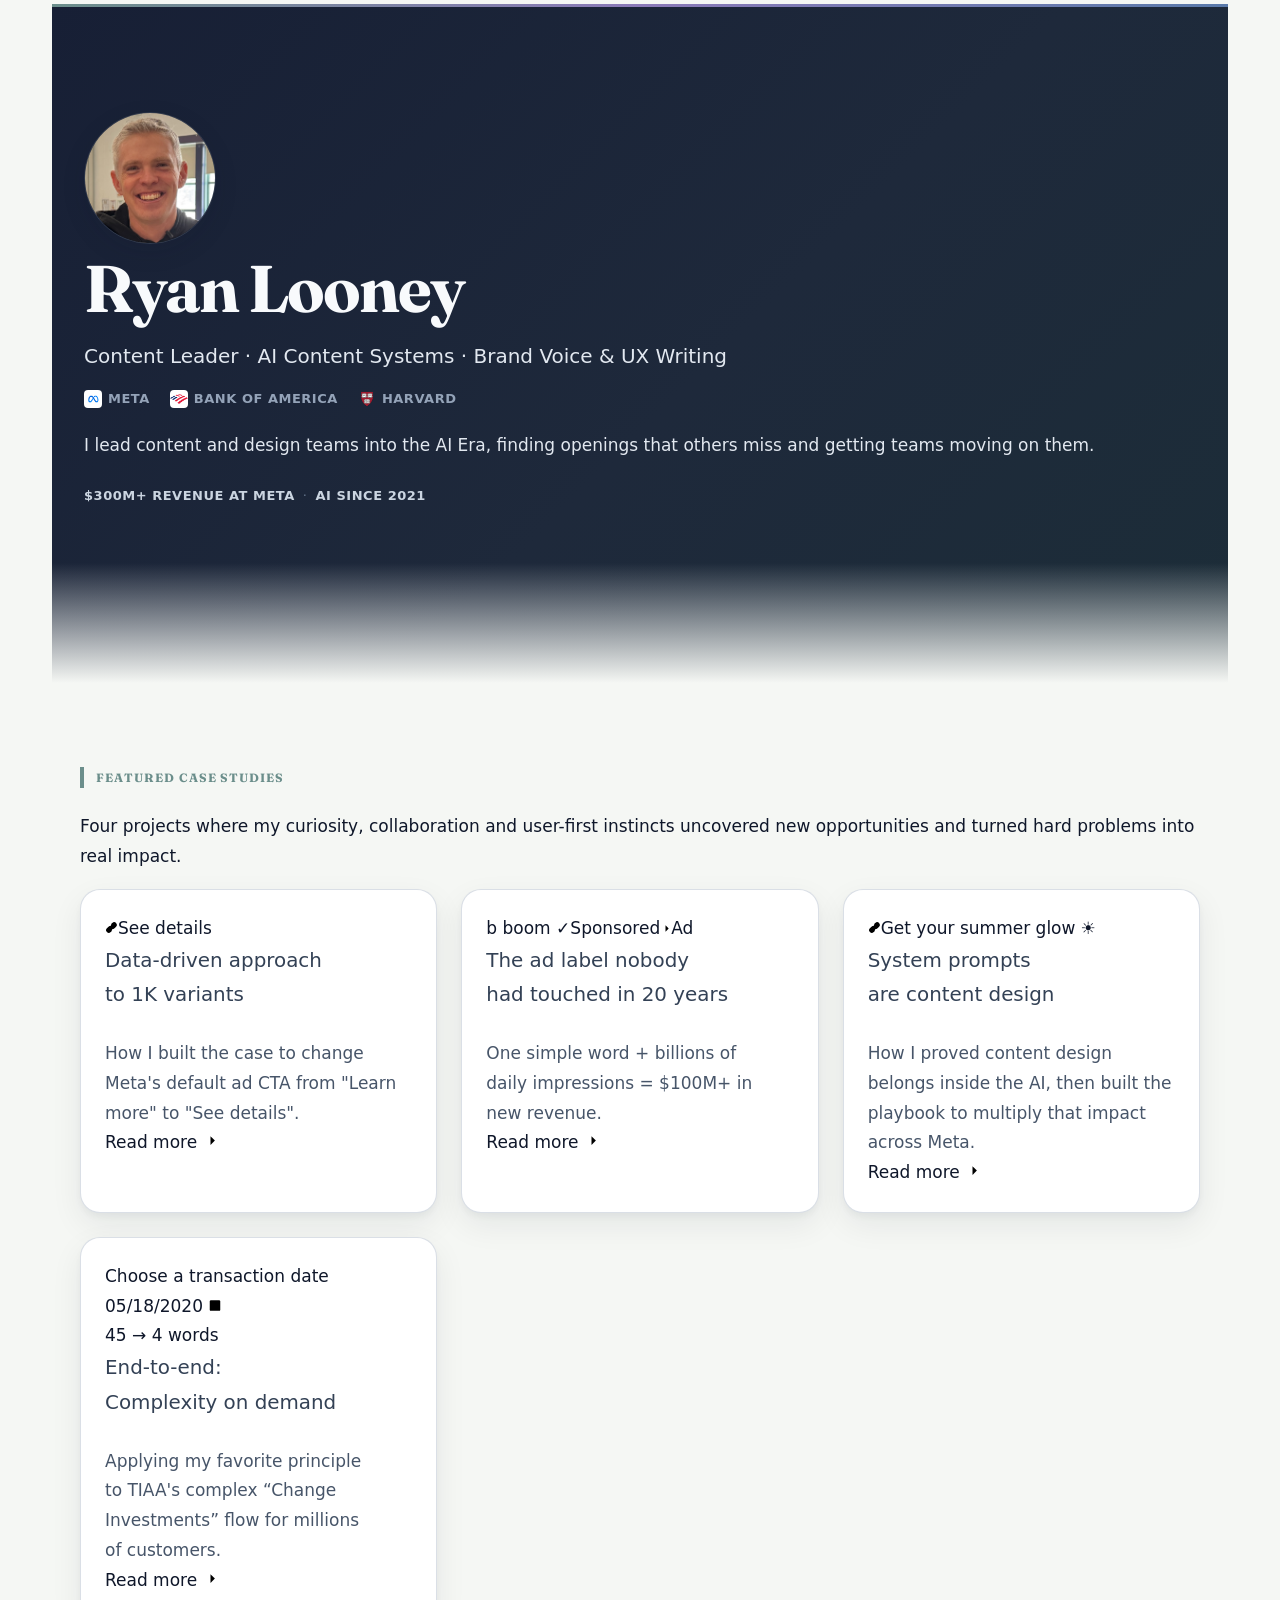
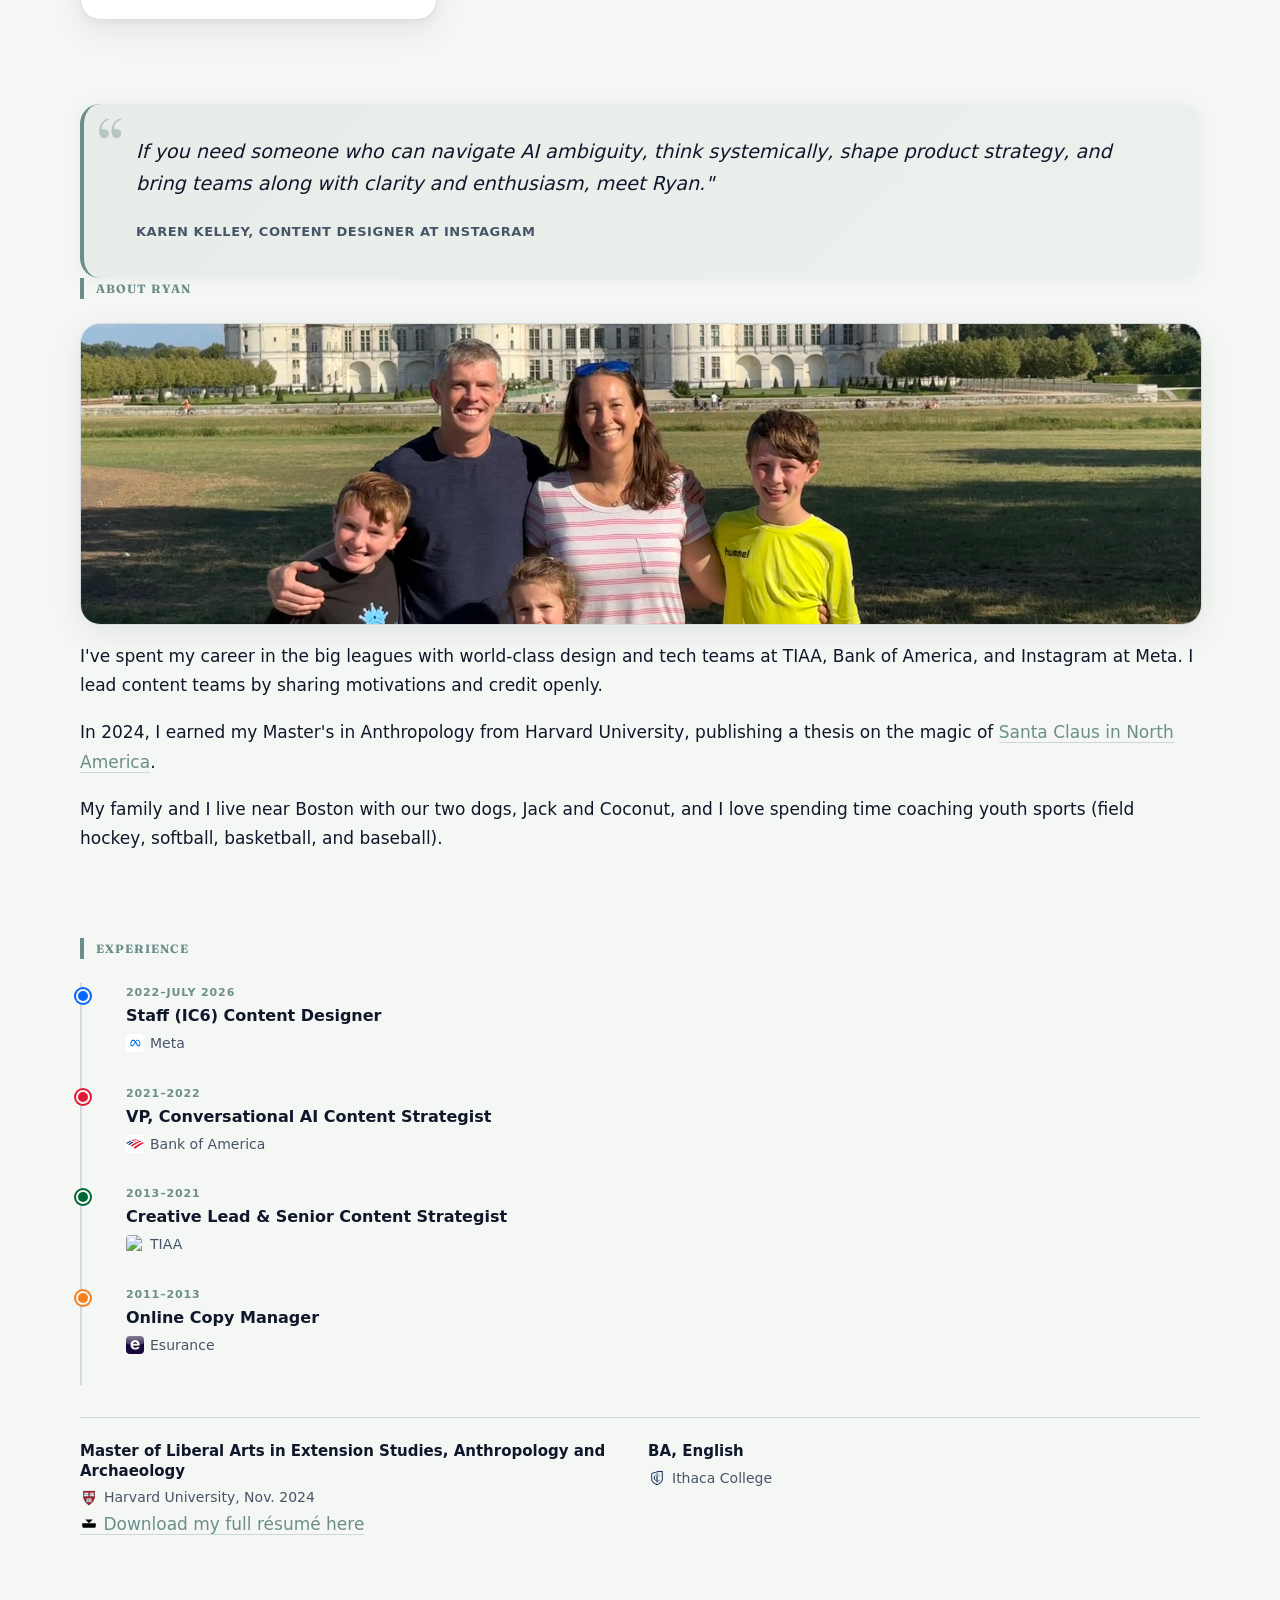
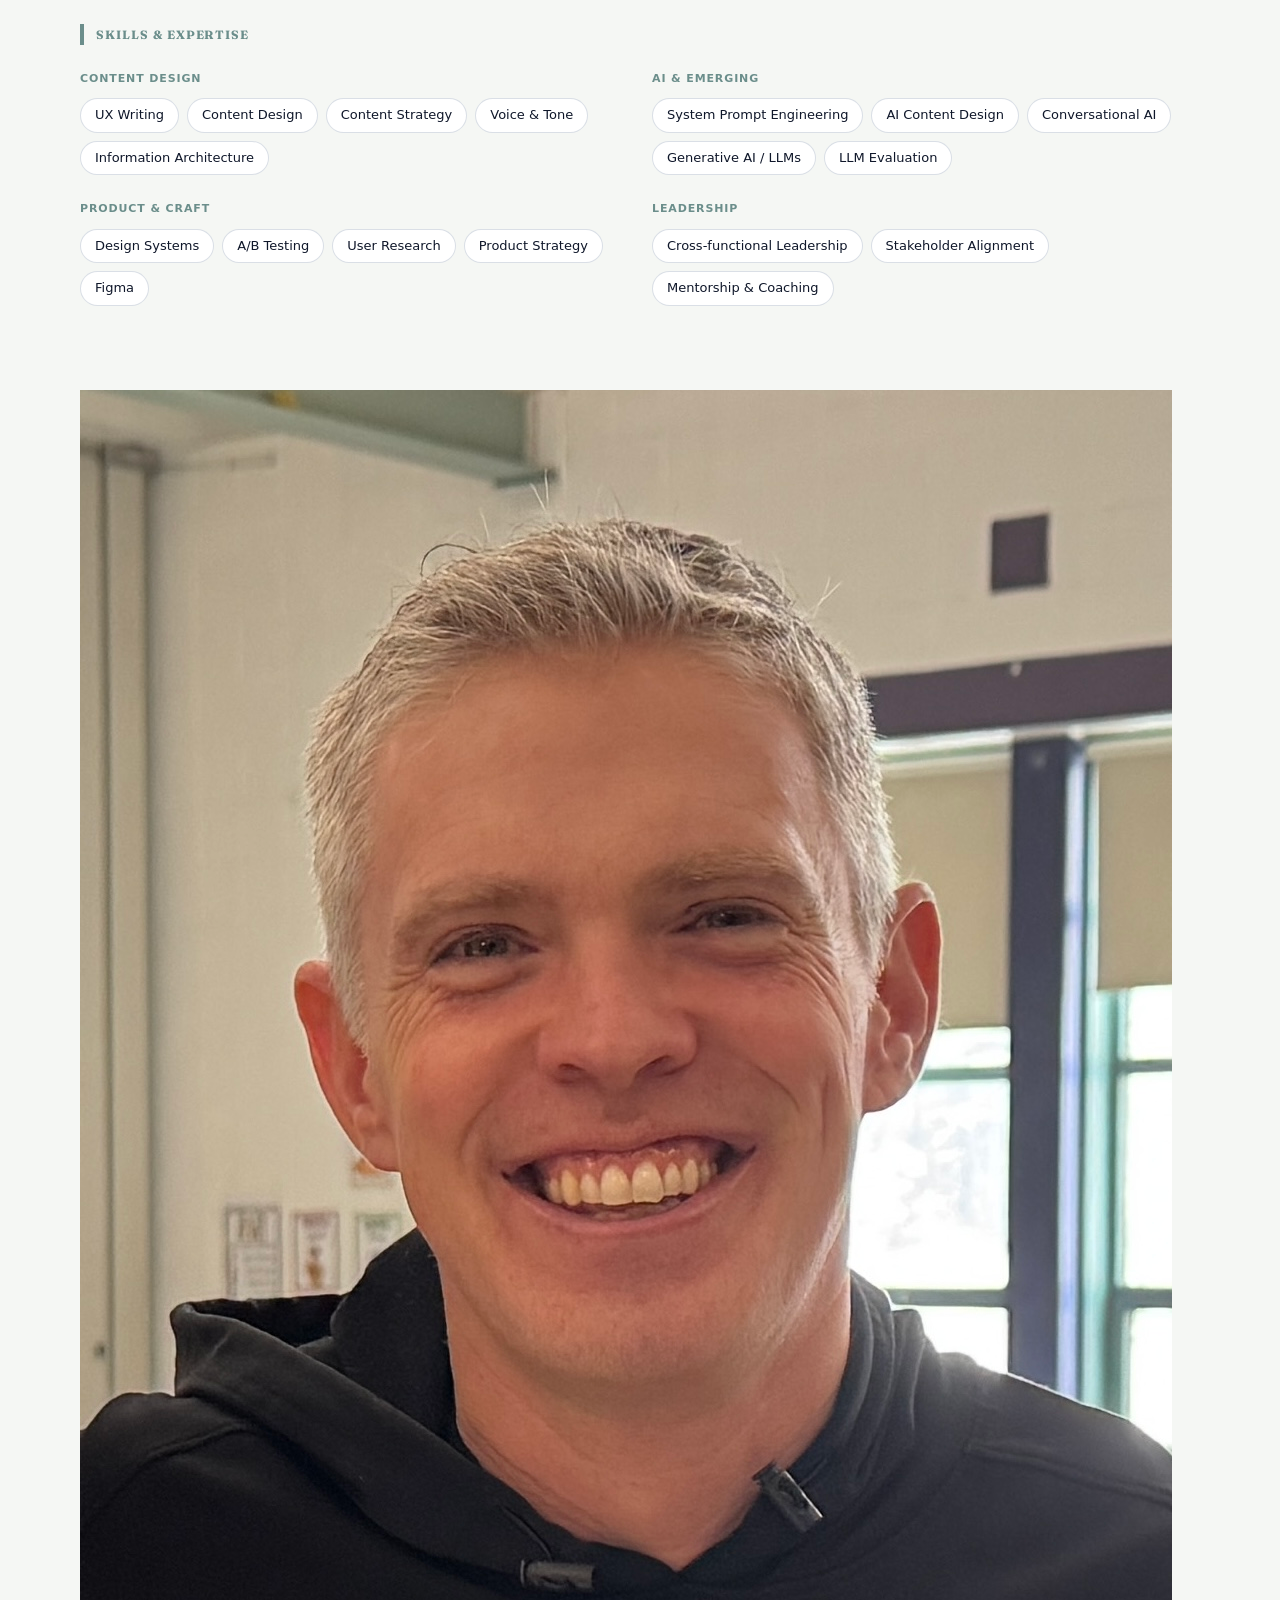
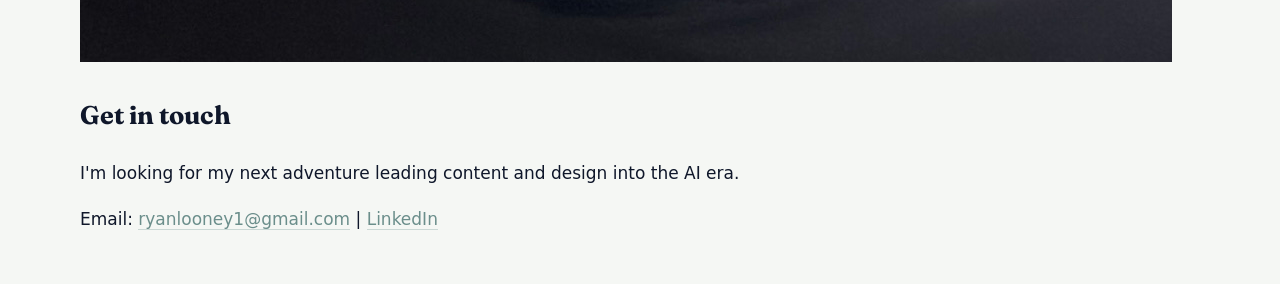
==== commit 1efd2e0f: "Update About blurb on portfolio home page Co-Authored-By: Claude Opus 5.5 <noreply@anthropic.com> Cl" ====
--- a/index.html
+++ b/index.html
@@ -1,229 +1,223 @@
 <!doctype html>
 <html lang="en">
 <head>
-  <meta charset="utf-8">
-  <meta name="viewport" content="width=device-width, initial-scale=1">
-  <title>Ryan Looney | Staff Content Designer</title>
-  <meta name="description" content="Staff Content Designer at Meta with 20+ years experience in UX writing, AI content design, and product systems. Proven impact at scale — billions of impressions, hundreds of millions in revenue.">
-  <link rel="stylesheet" href="style.css">
-  <link rel="preconnect" href="https://fonts.googleapis.com">
-  <link href="https://fonts.googleapis.com/css2?family=Fraunces:wght@700;900&display=swap" rel="stylesheet">
+<meta charset="utf-8">
+<meta name="viewport" content="width=device-width, initial-scale=1">
+<title>Ryan Looney | Content Leader</title>
+<meta name="description" content="Content leader with 20+ years shaping product language at scale — AI content systems, brand voice, and UX writing. Proven impact — billions of impressions, hundreds of millions in revenue.">
+<link rel="stylesheet" href="style.css?v=20260709c">
+<link rel="preconnect" href="https://fonts.googleapis.com">
+<link href="https://fonts.googleapis.com/css2?family=Fraunces:wght@700;900&display=swap" rel="stylesheet">
 </head>
 <body>
-  <div class="container">
-
-    <header>
-      <div class="hero">
-        <div class="hero-header">
-          <img
-            class="hero-photo"
-            src="IMG_0005.jpg"
-            alt="Ryan Looney"
-          />
-          <h1>Ryan Looney</h1>
-        </div>
-
-        <p class="hero-title">Staff Content Designer | AI &amp; Product Systems</p>
-
-        <div class="hero-stats">
-          <span>20+ years</span>
-          <span class="stat-dot">·</span>
-          <span>Billions of impressions</span>
-        </div>
-
-        <div class="hero-logos">
-          <div class="hero-logo-item">
-            <img src="logos/meta.png" class="hero-logo" alt="Meta">
-            <span>Meta</span>
-          </div>
-          <div class="hero-logo-item">
-            <img src="logos/bankofamerica.png" class="hero-logo" alt="Bank of America">
-            <span>Bank of America</span>
-          </div>
-          <div class="hero-logo-item">
-            <img src="logos/harvard.png" class="hero-logo" alt="Harvard">
-            <span>Harvard</span>
-          </div>
-        </div>
-
-        <p class="hero-bio">
-          I find opportunities others overlook and build partnerships to see them through. For the past two decades, I've worked at the intersection of language, behavior, and product systems. Now I'm integrating AI into experiences that deliver hundreds of millions in revenue.
-        </p>
-
-        <nav aria-label="Primary">
-          <a href="#work">Work</a>
-          <a href="#about">About</a>
-          <a href="#experience">Experience</a>
-          <a href="#contact">Get in touch</a>
-          <a href="Ryan%20Looney_Resume%202026.pdf" download>Download r&eacute;sum&eacute;</a>
-        </nav>
-      </div>
-    </header>
-
-    <section class="section" id="work">
-      <div class="section-title">Selected AI &amp; Product Work</div>
-
-  <div class="card-grid">
-    <a class="card" href="case-study-ad-label.html">
-      <div class="project-visual pv--red">
-        <h3 class="card-visual-title">The ad label nobody had touched in 20 years</h3>
-      </div>
-      <p>
-        How I changed Meta's global ad label from "Sponsored" to "Ad", unlocking design and revenue opportunities at scale.
-      </p>
-    </a>
-
-    <a class="card" href="case-study-default-cta.html">
-      <div class="project-visual pv--blue">
-        <h3 class="card-visual-title">The unowned content on millions of Meta ads</h3>
-      </div>
-      <p>
-        I found an untested CTA on billions of Meta ads. Then ran 1,000+ variants to fix it.
-      </p>
-    </a>
-
-    <a class="card" href="case-study-ai-content.html">
-      <div class="project-visual pv--yellow">
-        <h3 class="card-visual-title">System prompts are content design</h3>
-      </div>
-      <p>
-        How I proved content design belongs inside the AI, then built the playbook to multiply that impact across Meta.
-      </p>
-    </a>
-  </div>
-</section>
-
-    <section class="section" id="about">
-      <div class="section-title">About Ryan</div>
-
-      <div class="about-bottom">
-        <div class="expertise-callout">
-          <div class="section-title">My approach</div>
-          <h3>Healthy curiosity, strong partnerships, major impact</h3>
-          <p>
-            I bring genuine curiosity to problems, build real partnerships to solve them, and stay with it until the impact is real for billions of users and the business.
-          </p>
-        </div>
-        <img src="family-photo.jpg" alt="Ryan and his family at Château de Chambord, France" class="about-photo">
-      </div>
-
-      <p>
-        It always starts with an idea. I love to build the case for why it matters, bring people along, and drive it across the finish line. The Meta ad label change took three years from my initial investigation to global launch. That kind of patience and persistence is how I work.
-      </p>
-
-      <p>
-        My background in anthropology is a result of my natural curiosity about how people think and interact. It shapes how I approach every opportunity: how people collaborate under pressure, what makes consensus actually stick, and how the products we build at scale affect the humans on the other side of the screen.
-      </p>
-
-      <p>
-        I build alignment by showing up as myself and bringing people in from the start. I share everything openly, from the motivation to the data to the credit. I make sure people feel like partners.
-      </p>
-
-      <p>
-        I'm excited about what AI is unlocking for content design. I am ahead of the shift in disciplines, learning what works, proving the concepts, and turning what I learn into frameworks and mentorship so colleagues can move faster and feel safe doing it.
-      </p>
-
-      <p>
-        Outside of work, I live near Boston with my family and spend my free time coaching youth sports, including field hockey, softball, baseball and basketball.
-      </p>
-    </section>
-
-    <section class="section" id="experience">
-      <div class="section-title">Experience</div>
-
-      <div class="timeline">
-        <div class="timeline-item timeline-item--meta">
-          <div class="timeline-date">2022–Present</div>
-          <div class="timeline-role">Staff Content Designer</div>
-          <div class="timeline-company"><img src="logos/meta.png" class="timeline-logo" alt="Meta">Meta</div>
-        </div>
-        <div class="timeline-item timeline-item--boa">
-          <div class="timeline-date">2021–2022</div>
-          <div class="timeline-role">VP, Conversational AI Content Strategist</div>
-          <div class="timeline-company"><img src="logos/bankofamerica.png" class="timeline-logo" alt="Bank of America">Bank of America</div>
-        </div>
-        <div class="timeline-item timeline-item--tiaa">
-          <div class="timeline-date">2020–2021</div>
-          <div class="timeline-role">Creative Content Lead</div>
-          <div class="timeline-company"><img src="logos/tiaa.png" class="timeline-logo" alt="TIAA">TIAA</div>
-        </div>
-        <div class="timeline-item timeline-item--tiaa">
-          <div class="timeline-date">2013–2020</div>
-          <div class="timeline-role">Senior Content Strategist</div>
-          <div class="timeline-company"><img src="logos/tiaa.png" class="timeline-logo" alt="TIAA">TIAA</div>
-        </div>
-        <div class="timeline-item timeline-item--esurance">
-          <div class="timeline-date">2011–2013</div>
-          <div class="timeline-role">Online Copy Manager</div>
-          <div class="timeline-company"><img src="logos/esurance.png" class="timeline-logo" alt="Esurance">Esurance</div>
-        </div>
-      </div>
-
-      <div class="timeline-education">
-        <div class="timeline-edu-item">
-          <div class="timeline-role">MA Anthropology</div>
-          <div class="timeline-company"><img src="logos/harvard.png" class="timeline-logo" alt="Harvard">Harvard Extension School, 2025</div>
-        </div>
-        <div class="timeline-edu-item">
-          <div class="timeline-role">BA English</div>
-          <div class="timeline-company"><img src="logos/ithaca.png" class="timeline-logo" alt="Ithaca College">Ithaca College</div>
-        </div>
-      </div>
-
-      <p style="margin-top:32px;"><a href="Ryan%20Looney_Resume%202026.pdf" download>Download my r&eacute;sum&eacute;</a></p>
-    </section>
-
-    <section class="section" id="skills">
-      <div class="section-title">Skills &amp; Expertise</div>
-      <div class="skills-group">
-        <div class="skills-category">
-          <span class="skills-label">Content Design</span>
-          <div class="skills-pills">
-            <span class="skill-pill">UX Writing</span>
-            <span class="skill-pill">Content Design</span>
-            <span class="skill-pill">Content Strategy</span>
-            <span class="skill-pill">Voice &amp; Tone</span>
-            <span class="skill-pill">Information Architecture</span>
-          </div>
-        </div>
-        <div class="skills-category">
-          <span class="skills-label">AI &amp; Emerging</span>
-          <div class="skills-pills">
-            <span class="skill-pill">System Prompt Engineering</span>
-            <span class="skill-pill">AI Content Design</span>
-            <span class="skill-pill">Conversational AI</span>
-            <span class="skill-pill">Generative AI / LLMs</span>
-            <span class="skill-pill">LLM Evaluation</span>
-          </div>
-        </div>
-        <div class="skills-category">
-          <span class="skills-label">Product &amp; Craft</span>
-          <div class="skills-pills">
-            <span class="skill-pill">Design Systems</span>
-            <span class="skill-pill">A/B Testing</span>
-            <span class="skill-pill">User Research</span>
-            <span class="skill-pill">Product Strategy</span>
-            <span class="skill-pill">Figma</span>
-          </div>
-        </div>
-        <div class="skills-category">
-          <span class="skills-label">Leadership</span>
-          <div class="skills-pills">
-            <span class="skill-pill">Cross-functional Leadership</span>
-            <span class="skill-pill">Stakeholder Alignment</span>
-            <span class="skill-pill">Mentorship &amp; Coaching</span>
-            <span class="skill-pill">Workshop Facilitation</span>
-          </div>
-        </div>
-      </div>
-    </section>
-
-    <section class="section" id="contact">
-      <div class="section-title">Get in touch</div>
-      <p>I'm always open to new connections and conversations.</p>
-      <p><a href="https://www.linkedin.com/in/ryanjlooney/">Find me on LinkedIn</a></p>
-    </section>
-
-  </div>
+<div class="container">
+<header>
+<div class="hero">
+<div class="hero-grid">
+<div class="hero-identity">
+<img
+class="hero-photo"
+src="IMG_0005.jpg"
+alt="Ryan Looney"
+/>
+</div>
+<div class="hero-text">
+<h1>Ryan Looney</h1>
+<p class="hero-title">Content Leader · AI Content Systems · Brand Voice &amp; UX Writing</p>
+<div class="hero-logos">
+<div class="hero-logo-item">
+<img src="logos/meta.png" class="hero-logo" alt="Meta">
+<span>Meta</span>
+</div>
+<div class="hero-logo-item">
+<img src="logos/bankofamerica.png" class="hero-logo" alt="Bank of America">
+<span>Bank of America</span>
+</div>
+<div class="hero-logo-item">
+<img src="logos/harvard.png" class="hero-logo" alt="Harvard">
+<span>Harvard</span>
+</div>
+</div>
+<p class="hero-bio">
+I lead content and design teams into the AI Era, finding openings that others miss and getting teams moving on them.
+</p>
+<div class="hero-stats">
+<span>$300M+ Revenue at Meta</span>
+<span class="stat-dot">·</span>
+<span>AI Since 2021</span>
+</div>
+</div>
+</div>
+</div>
+</header>
+
+<section class="section" id="work">
+<h2 class="section-title">Featured case studies</h2>
+<p class="section-intro">Four projects where my curiosity, collaboration and user-first instincts uncovered new opportunities and turned hard problems into real impact.</p>
+<div class="card-grid">
+<a class="card" href="case-study-default-cta.html">
+<div class="case-thumb case-thumb--cta">
+<span class="ui-chip ui-chip--win"><svg class="chip-ico" width="13" height="13" viewBox="0 0 24 24" aria-hidden="true"><path d="M10 13a5 5 0 0 0 7.54.54l3-3a5 5 0 0 0-7.07-7.07l-1.72 1.71"></path><path d="M14 11a5 5 0 0 0-7.54-.54l-3 3a5 5 0 0 0 7.07 7.07l1.71-1.71"></path></svg>See details</span>
+</div>
+<h3 class="card-title">Data-driven approach to 1K variants</h3>
+<p>How I built the case to change Meta's default ad CTA from "Learn more" to "See details".</p>
+<span class="card-readmore">Read more <svg class="rm-arrow" width="15" height="15" viewBox="0 0 24 24" aria-hidden="true"><line x1="5" y1="12" x2="19" y2="12"></line><polyline points="12 5 19 12 12 19"></polyline></svg></span>
+</a>
+<a class="card" href="case-study-ad-label.html">
+<div class="case-thumb case-thumb--adlabel">
+<span class="ad-row">
+<span class="ad-av ad-av--boom">b</span>
+<span class="ad-meta"><span class="ad-name">boom <span class="ad-check">✓</span></span><span class="ad-change"><span class="ad-old">Sponsored</span><svg class="ad-arrow" width="11" height="11" viewBox="0 0 24 24" aria-hidden="true"><line x1="5" y1="12" x2="19" y2="12"></line><polyline points="12 5 19 12 12 19"></polyline></svg><span class="ad-new">Ad</span></span></span>
+</span>
+</div>
+<h3 class="card-title">The ad label nobody had touched in 20 years</h3>
+<p>One simple word + billions of daily impressions = $100M+ in new revenue.</p>
+<span class="card-readmore">Read more <svg class="rm-arrow" width="15" height="15" viewBox="0 0 24 24" aria-hidden="true"><line x1="5" y1="12" x2="19" y2="12"></line><polyline points="12 5 19 12 12 19"></polyline></svg></span>
+</a>
+<a class="card" href="case-study-ai-content.html">
+<div class="case-thumb case-thumb--ai">
+<span class="ui-chip"><svg class="chip-ico" width="13" height="13" viewBox="0 0 24 24" aria-hidden="true"><path d="M10 13a5 5 0 0 0 7.54.54l3-3a5 5 0 0 0-7.07-7.07l-1.72 1.71"></path><path d="M14 11a5 5 0 0 0-7.54-.54l-3 3a5 5 0 0 0 7.07 7.07l1.71-1.71"></path></svg>Get your summer glow ☀️</span>
+</div>
+<h3 class="card-title">System prompts are content design</h3>
+<p>How I proved content design belongs inside the AI, then built the playbook to multiply that impact across Meta.</p>
+<span class="card-readmore">Read more <svg class="rm-arrow" width="15" height="15" viewBox="0 0 24 24" aria-hidden="true"><line x1="5" y1="12" x2="19" y2="12"></line><polyline points="12 5 19 12 12 19"></polyline></svg></span>
+</a>
+<a class="card" href="case-study-change-investments.html">
+<div class="case-thumb case-thumb--tiaa">
+<div class="tiaa-field">
+<span class="tiaa-field-label">Choose a transaction date</span>
+<span class="tiaa-field-box">05/18/2020 <svg width="14" height="14" viewBox="0 0 24 24" aria-hidden="true"><rect x="3" y="4" width="18" height="18" rx="2"></rect><line x1="3" y1="9" x2="21" y2="9"></line><line x1="8" y1="2" x2="8" y2="6"></line><line x1="16" y1="2" x2="16" y2="6"></line></svg></span>
+</div>
+<span class="ui-chip ui-chip--win">45 &rarr; 4 words</span>
+</div>
+<h3 class="card-title">End-to-end: Complexity on demand</h3>
+<p>Applying my favorite principle to TIAA's complex &ldquo;Change Investments&rdquo; flow for millions of customers.</p>
+<span class="card-readmore">Read more <svg class="rm-arrow" width="15" height="15" viewBox="0 0 24 24" aria-hidden="true"><line x1="5" y1="12" x2="19" y2="12"></line><polyline points="12 5 19 12 12 19"></polyline></svg></span>
+</a>
+</div>
+</section>
+
+<section class="section" id="about">
+<div class="pullquote pullquote--dark">
+<blockquote>If you need someone who can navigate AI ambiguity, think systemically, shape product strategy, and bring teams along with clarity and enthusiasm, meet Ryan."</blockquote>
+<cite>Karen Kelley, Content Designer at Instagram</cite>
+</div>
+<h2 class="section-title">About Ryan</h2>
+<div class="about-card">
+<div class="about-media">
+<img src="family-photo.jpg" alt="Ryan and his family at Château de Chambord, France" class="about-photo">
+</div>
+<div class="about-prose">
+<p>
+I've spent my career in the big leagues with world-class design and tech teams at TIAA, Bank of America, and Instagram at Meta. I lead content teams by sharing motivations and credit openly.
+</p>
+<p>
+In 2024, I earned my Master's in Anthropology from Harvard University, publishing a thesis on the magic of <a href="https://dash.harvard.edu/entities/publication/1bf64f04-dd02-4241-80ca-16e0665d2685">Santa Claus in North America</a>.
+</p>
+<p>
+My family and I live near Boston with our two dogs, Jack and Coconut, and I love spending time coaching youth sports (field hockey, softball, basketball, and baseball).
+</p>
+</div>
+</div>
+</section>
+
+<section class="section" id="experience">
+<h2 class="section-title">Experience</h2>
+<div class="timeline">
+<div class="timeline-item timeline-item--meta">
+<div class="timeline-date">2022–July 2026</div>
+<div class="timeline-role">Staff (IC6) Content Designer</div>
+<div class="timeline-company"><img src="logos/meta.png" class="timeline-logo" alt="Meta">Meta</div>
+</div>
+<div class="timeline-item timeline-item--boa">
+<div class="timeline-date">2021–2022</div>
+<div class="timeline-role">VP, Conversational AI Content Strategist</div>
+<div class="timeline-company"><img src="logos/bankofamerica.png" class="timeline-logo" alt="Bank of America">Bank of America</div>
+</div>
+<div class="timeline-item timeline-item--tiaa">
+<div class="timeline-date">2013–2021</div>
+<div class="timeline-role">Creative Lead &amp; Senior Content Strategist</div>
+<div class="timeline-company"><img src="logos/tiaa.svg" class="timeline-logo" alt="TIAA">TIAA</div>
+</div>
+<div class="timeline-item timeline-item--esurance">
+<div class="timeline-date">2011–2013</div>
+<div class="timeline-role">Online Copy Manager</div>
+<div class="timeline-company"><img src="logos/esurance.png" class="timeline-logo" alt="Esurance">Esurance</div>
+</div>
+</div>
+<div class="timeline-education">
+<div class="timeline-edu-item">
+<div class="timeline-role">Master of Liberal Arts in Extension Studies, Anthropology and Archaeology</div>
+<div class="timeline-company"><img src="logos/harvard.png" class="timeline-logo" alt="Harvard">Harvard University, Nov. 2024</div>
+</div>
+<div class="timeline-edu-item">
+<div class="timeline-role">BA, English</div>
+<div class="timeline-company"><img src="logos/ithaca.png" class="timeline-logo" alt="Ithaca College">Ithaca College</div>
+</div>
+</div>
+<div class="resume-cta">
+<a class="btn-resume" href="Ryan%20Looney_Resume%202026.pdf?v=20260710b" download>
+<svg width="18" height="18" viewBox="0 0 24 24" aria-hidden="true"><path d="M21 15v4a2 2 0 0 1-2 2H5a2 2 0 0 1-2-2v-4"></path><polyline points="7 10 12 15 17 10"></polyline><line x1="12" y1="15" x2="12" y2="3"></line></svg>
+Download my full résumé here
+</a>
+</div>
+</section>
+
+<section class="section" id="skills">
+<h2 class="section-title">Skills &amp; expertise</h2>
+<div class="skills-group">
+<div class="skills-category">
+<span class="skills-label">Content Design</span>
+<div class="skills-pills">
+<span class="skill-pill">UX Writing</span>
+<span class="skill-pill">Content Design</span>
+<span class="skill-pill">Content Strategy</span>
+<span class="skill-pill">Voice &amp; Tone</span>
+<span class="skill-pill">Information Architecture</span>
+</div>
+</div>
+<div class="skills-category">
+<span class="skills-label">AI &amp; Emerging</span>
+<div class="skills-pills">
+<span class="skill-pill">System Prompt Engineering</span>
+<span class="skill-pill">AI Content Design</span>
+<span class="skill-pill">Conversational AI</span>
+<span class="skill-pill">Generative AI / LLMs</span>
+<span class="skill-pill">LLM Evaluation</span>
+</div>
+</div>
+<div class="skills-category">
+<span class="skills-label">Product &amp; Craft</span>
+<div class="skills-pills">
+<span class="skill-pill">Design Systems</span>
+<span class="skill-pill">A/B Testing</span>
+<span class="skill-pill">User Research</span>
+<span class="skill-pill">Product Strategy</span>
+<span class="skill-pill">Figma</span>
+</div>
+</div>
+<div class="skills-category">
+<span class="skills-label">Leadership</span>
+<div class="skills-pills">
+<span class="skill-pill">Cross-functional Leadership</span>
+<span class="skill-pill">Stakeholder Alignment</span>
+<span class="skill-pill">Mentorship &amp; Coaching</span>
+</div>
+</div>
+</div>
+</section>
+
+<section class="section" id="contact">
+<div class="contact-card">
+<img class="contact-photo" src="IMG_0005.jpg" alt="Ryan Looney">
+<div class="contact-body">
+<h2 class="contact-title">Get in touch</h2>
+<p>I'm looking for my next adventure leading content and design into the AI era.</p>
+<p class="contact-links">Email: <a href="mailto:ryanlooney1@gmail.com">ryanlooney1@gmail.com</a> | <a href="https://www.linkedin.com/in/ryanjlooney/">LinkedIn</a></p>
+</div>
+</div>
+</section>
+
+</div>
 </body>
 </html>
